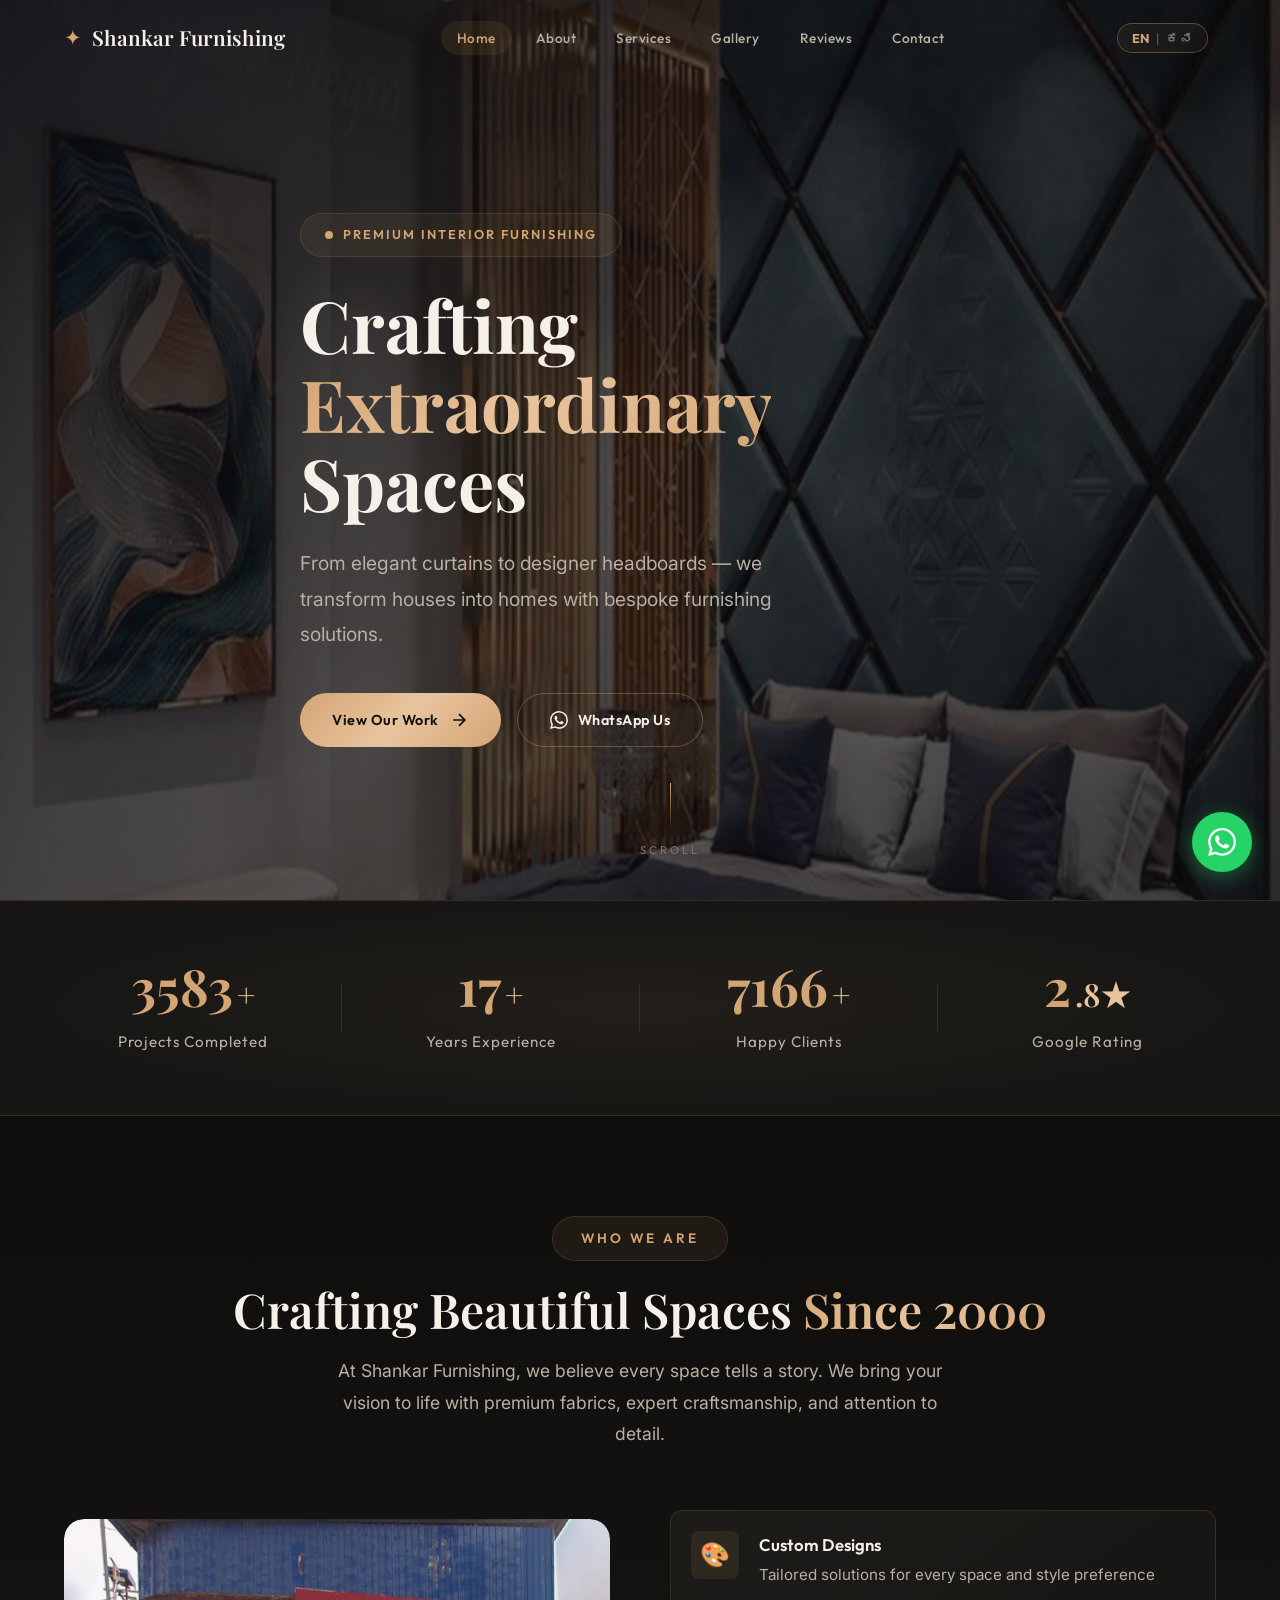
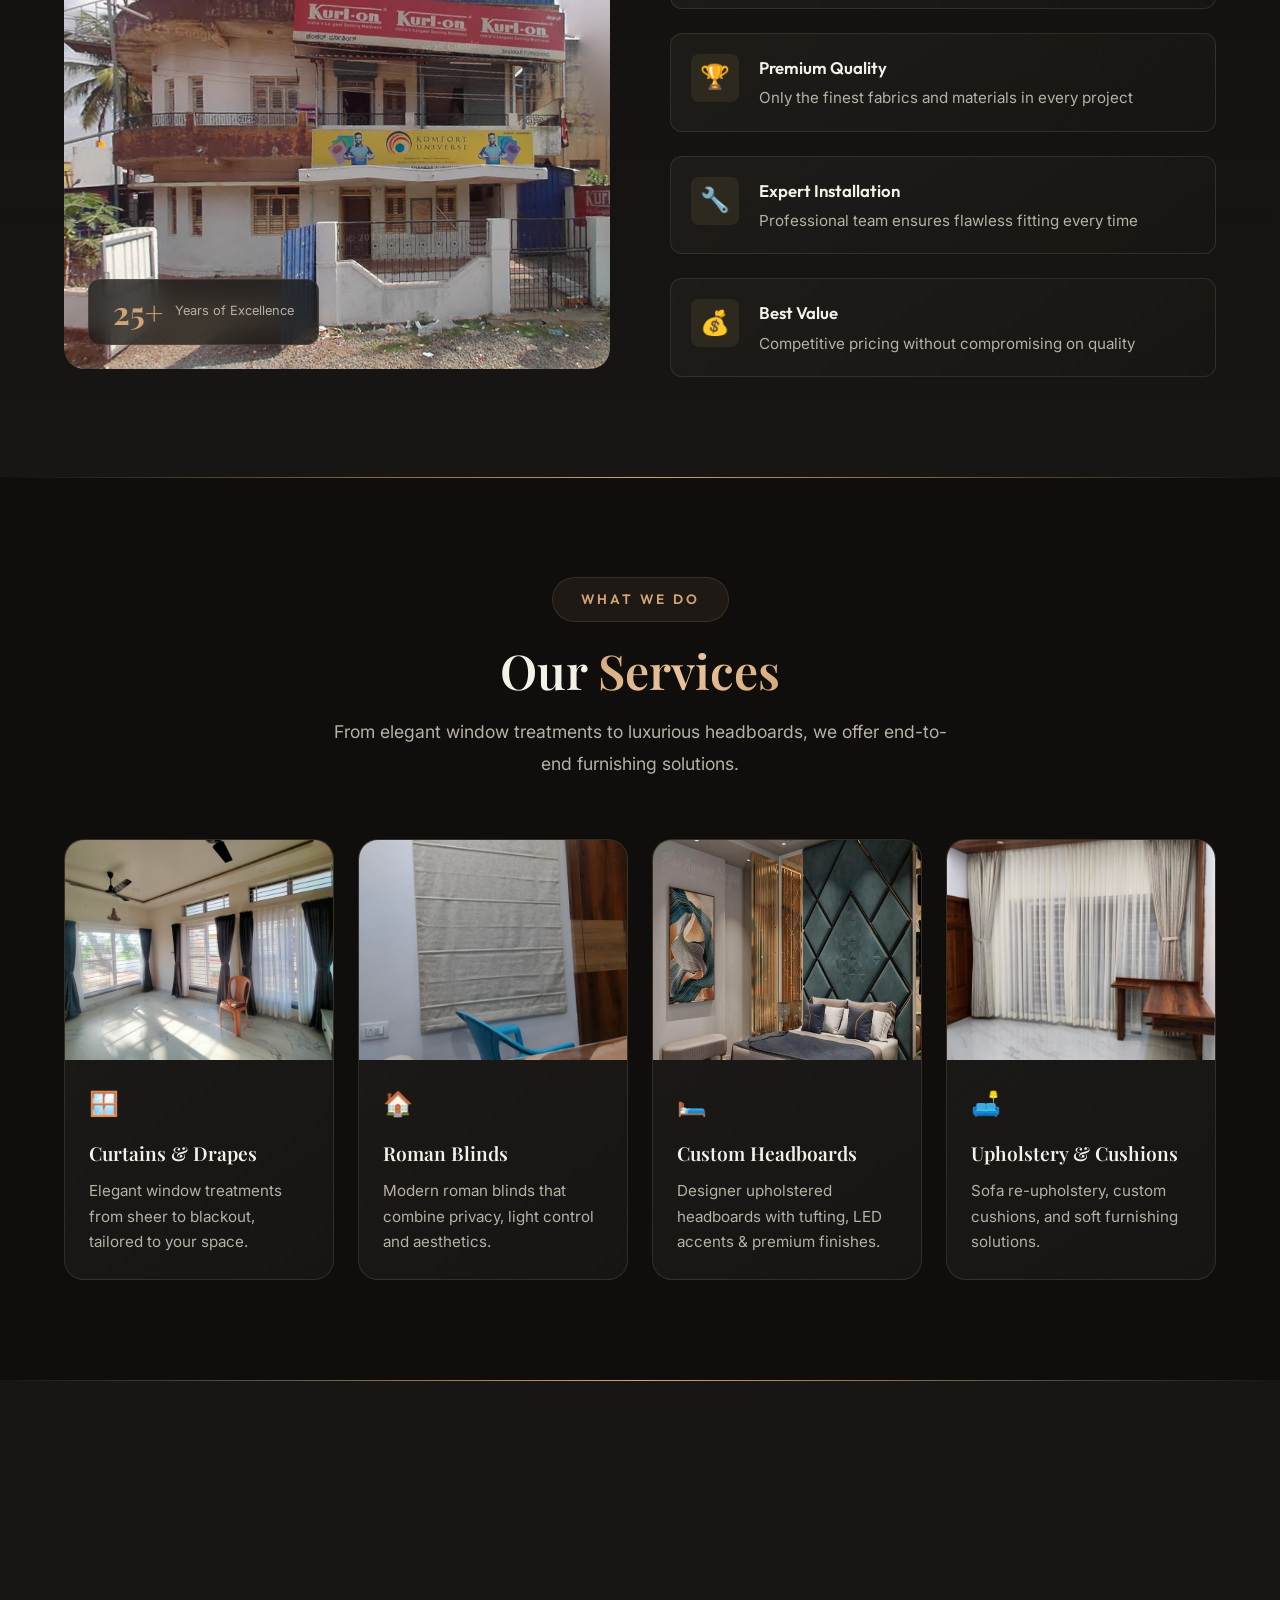
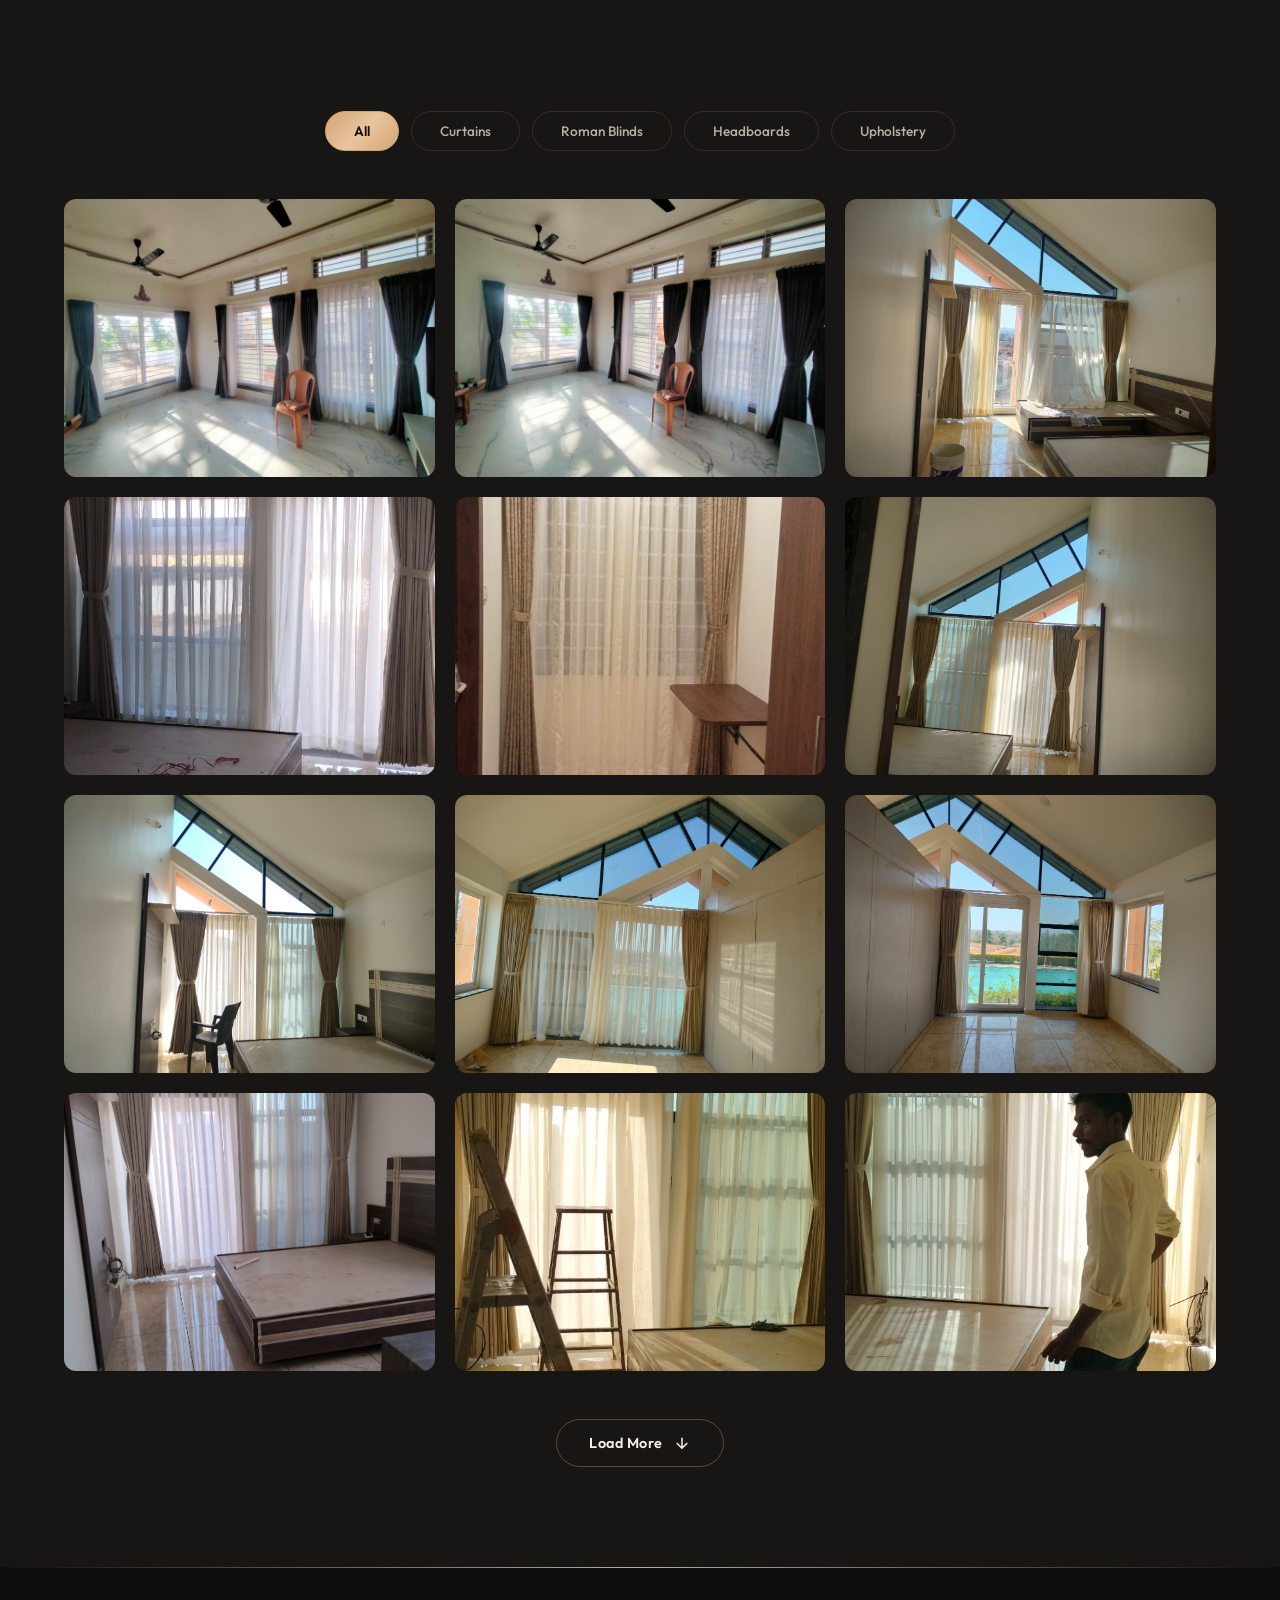
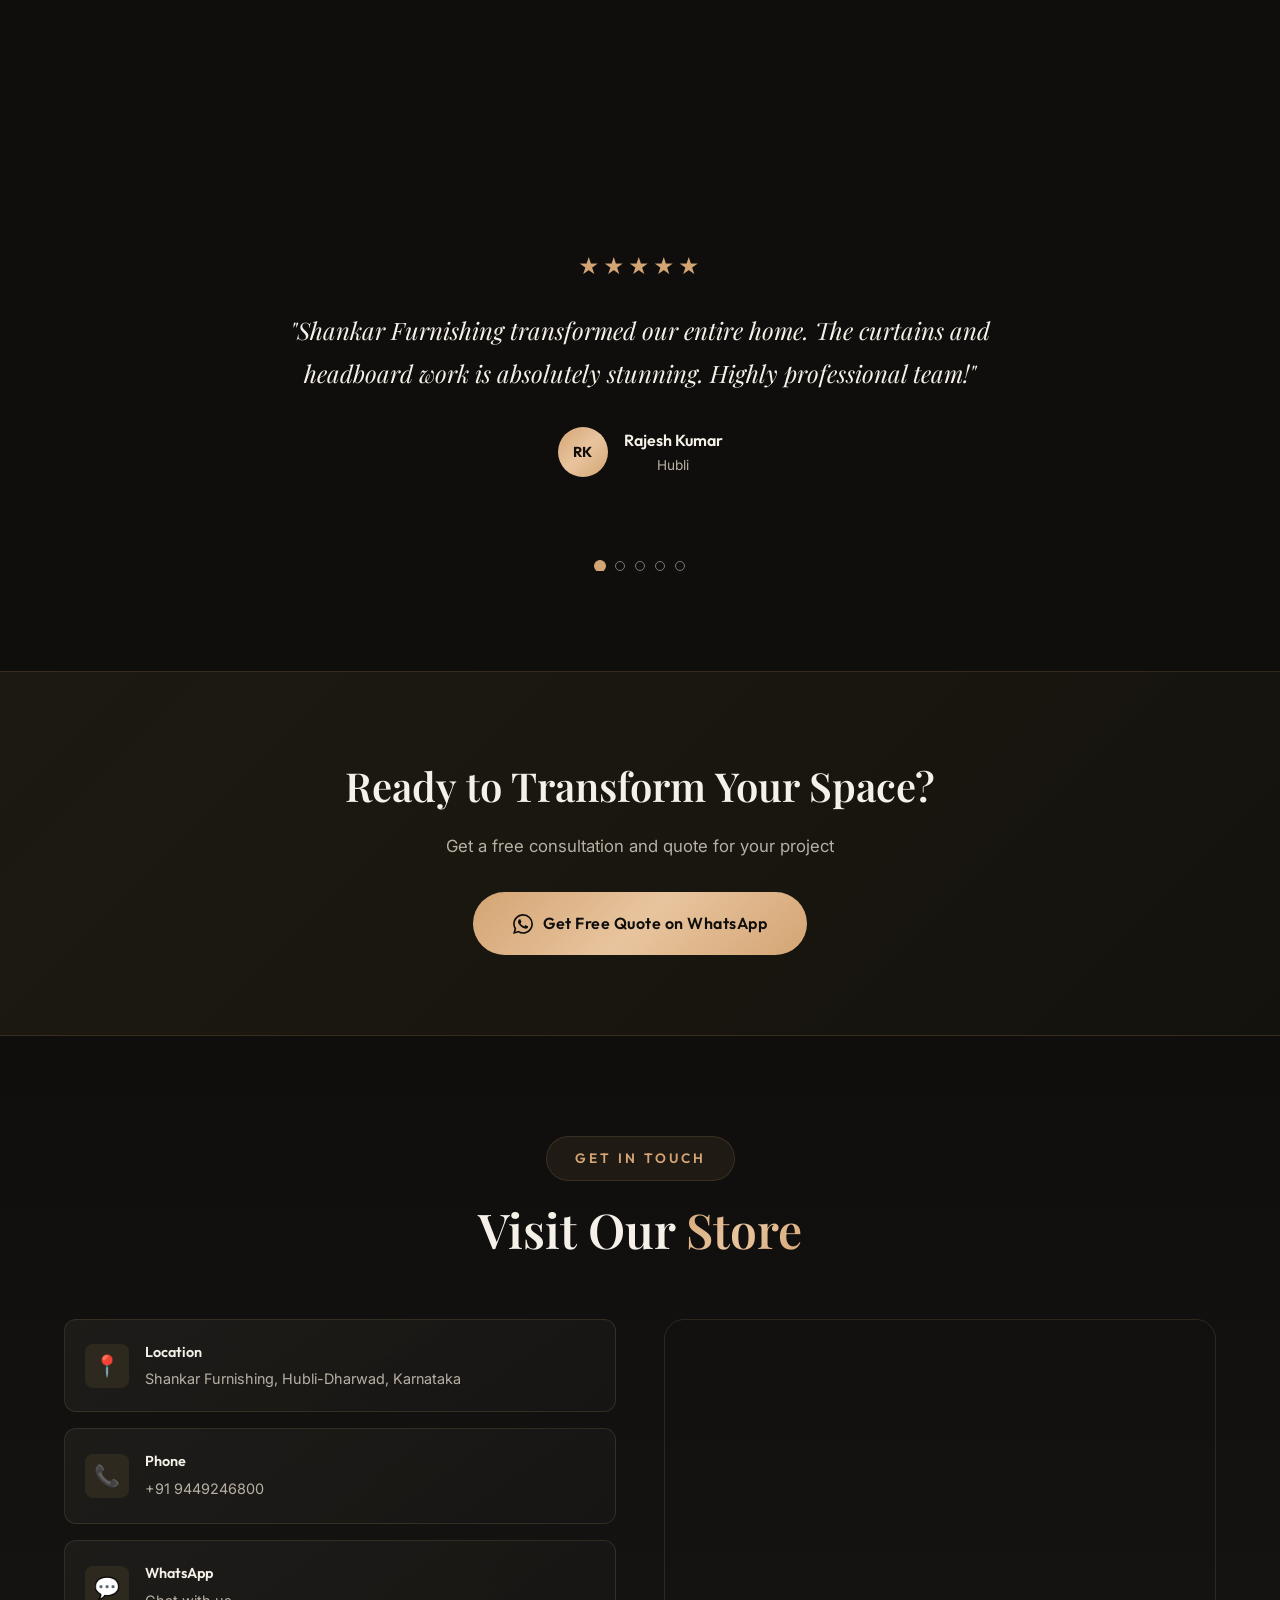
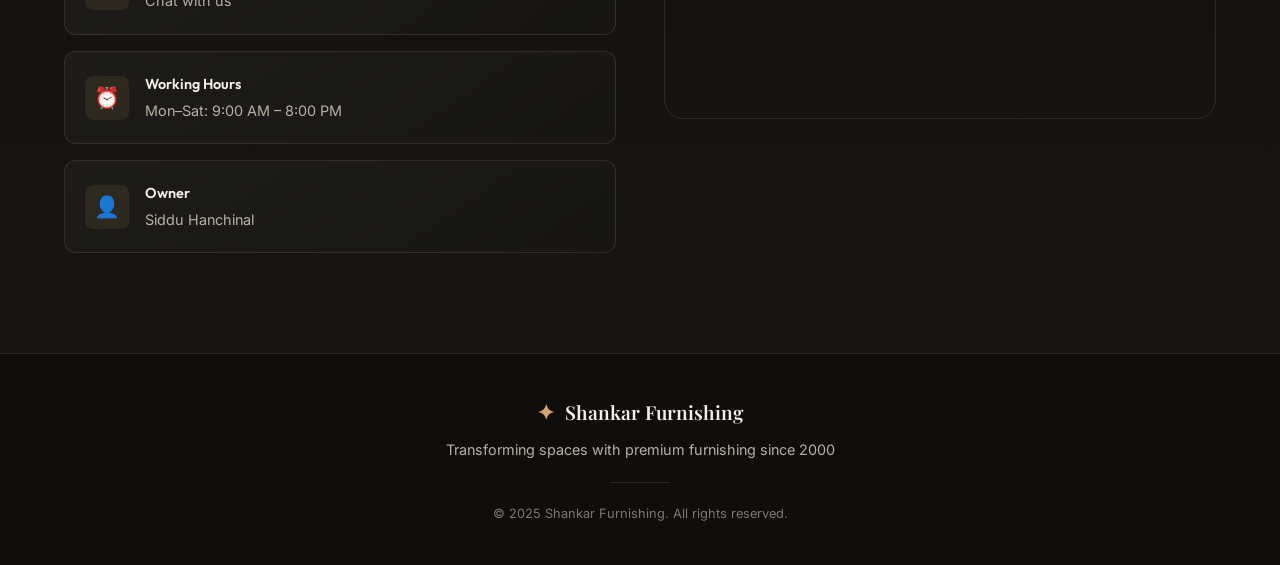
==== index.html @ c5271114 "Initial commit: Shankar Furnishing website with admin portal" ====
<!DOCTYPE html>
<html lang="en">

<head>
    <meta charset="UTF-8">
    <meta name="viewport" content="width=device-width, initial-scale=1.0">
    <meta name="description"
        content="Shankar Furnishing - Expert curtain installation, roman blinds, custom headboards, sofa upholstery & home furnishing in Hubli-Dharwad. Transform your spaces.">
    <meta name="keywords"
        content="curtains, roman blinds, headboards, sofa upholstery, home furnishing, interior design, curtain installation, Hubli, Dharwad, Karnataka">
    <title>Shankar Furnishing — Premium Curtains, Headboards & Home Furnishings</title>
    <link rel="preconnect" href="https://fonts.googleapis.com">
    <link rel="preconnect" href="https://fonts.gstatic.com" crossorigin>
    <link
        href="https://fonts.googleapis.com/css2?family=Playfair+Display:ital,wght@0,400;0,500;0,600;0,700;1,400;1,500&family=Inter:wght@300;400;500;600;700&family=Outfit:wght@300;400;500;600;700&display=swap"
        rel="stylesheet">
    <link rel="stylesheet" href="style.css">
</head>

<body>
    <!-- Preloader -->
    <div class="preloader" id="preloader">
        <div class="preloader-inner">
            <div class="preloader-icon">✦</div>
            <div class="preloader-text">Shankar Furnishing</div>
        </div>
    </div>

    <!-- Navigation -->
    <nav class="navbar" id="navbar">
        <div class="container">
            <a href="#home" class="nav-brand">
                <span class="brand-icon">✦</span>
                <span class="brand-text">Shankar Furnishing</span>
            </a>
            <ul class="nav-menu" id="nav-menu">
                <li><a href="#home" class="nav-link">Home</a></li>
                <li><a href="#about" class="nav-link">About</a></li>
                <li><a href="#services" class="nav-link">Services</a></li>
                <li><a href="#gallery" class="nav-link">Gallery</a></li>
                <li><a href="#testimonials" class="nav-link">Reviews</a></li>
                <li><a href="#contact" class="nav-link">Contact</a></li>
            </ul>
            <button class="lang-toggle" id="lang-toggle" aria-label="Switch language" title="Switch to ಕನ್ನಡ">
                <span class="lang-active">EN</span>
                <span class="lang-separator">|</span>
                <span class="lang-inactive">ಕನ</span>
            </button>
            <button class="mobile-menu-toggle" id="mobile-toggle" aria-label="Toggle menu">
                <span></span>
                <span></span>
                <span></span>
            </button>
        </div>
    </nav>

    <!-- Hero Section with Parallax -->
    <section id="home" class="hero" data-parallax="0.4">
        <div class="hero-bg">
            <img src="images/headboard-teal-diamond-chandelier.jpg" alt="Luxury interior by Shankar Furnishing"
                class="hero-bg-img" loading="eager">
            <div class="hero-overlay"></div>
        </div>
        <div class="hero-particles" id="hero-particles"></div>
        <div class="container hero-container">
            <div class="hero-content">
                <div class="hero-badge">
                    <span class="badge-dot"></span>
                    Premium Interior Furnishing
                </div>
                <h1 class="hero-title">
                    Crafting <span class="text-gradient">Extraordinary</span> Spaces
                </h1>
                <p class="hero-subtitle">From elegant curtains to designer headboards — we transform houses into
                    homes with bespoke furnishing solutions.</p>
                <div class="hero-cta">
                    <a href="#gallery" class="btn btn-primary">
                        <span>View Our Work</span>
                        <svg width="20" height="20" viewBox="0 0 24 24" fill="none" stroke="currentColor"
                            stroke-width="2">
                            <path d="M5 12h14M12 5l7 7-7 7" />
                        </svg>
                    </a>
                    <a href="https://wa.me/919449246800?text=Hi%20Shankar%20Furnishing!%20I%20want%20to%20discuss%20a%20project."
                        class="btn btn-outline" target="_blank">
                        <svg width="18" height="18" viewBox="0 0 24 24" fill="currentColor">
                            <path
                                d="M17.472 14.382c-.297-.149-1.758-.867-2.03-.967-.273-.099-.471-.148-.67.15-.197.297-.767.966-.94 1.164-.173.199-.347.223-.644.075-.297-.15-1.255-.463-2.39-1.475-.883-.788-1.48-1.761-1.653-2.059-.173-.297-.018-.458.13-.606.134-.133.298-.347.446-.52.149-.174.198-.298.298-.497.099-.198.05-.371-.025-.52-.075-.149-.669-1.612-.916-2.207-.242-.579-.487-.5-.669-.51-.173-.008-.371-.01-.57-.01-.198 0-.52.074-.792.372-.272.297-1.04 1.016-1.04 2.479 0 1.462 1.065 2.875 1.213 3.074.149.198 2.096 3.2 5.077 4.487.709.306 1.262.489 1.694.625.712.227 1.36.195 1.871.118.571-.085 1.758-.719 2.006-1.413.248-.694.248-1.289.173-1.413-.074-.124-.272-.198-.57-.347m-5.421 7.403h-.004a9.87 9.87 0 01-5.031-1.378l-.361-.214-3.741.982.998-3.648-.235-.374a9.86 9.86 0 01-1.51-5.26c.001-5.45 4.436-9.884 9.888-9.884 2.64 0 5.122 1.03 6.988 2.898a9.825 9.825 0 012.893 6.994c-.003 5.45-4.437 9.884-9.885 9.884m8.413-18.297A11.815 11.815 0 0012.05 0C5.495 0 .16 5.335.157 11.892c0 2.096.547 4.142 1.588 5.945L.057 24l6.305-1.654a11.882 11.882 0 005.683 1.448h.005c6.554 0 11.89-5.335 11.893-11.893a11.821 11.821 0 00-3.48-8.413z" />
                        </svg>
                        <span>WhatsApp Us</span>
                    </a>
                </div>
            </div>
        </div>
        <div class="hero-scroll-indicator">
            <div class="scroll-line"></div>
            <span>Scroll</span>
        </div>
    </section>

    <!-- Stats Counter -->
    <section class="stats-section" id="stats">
        <div class="container">
            <div class="stats-grid">
                <div class="stat-item">
                    <div class="stat-number" data-target="5000">0</div>
                    <div class="stat-suffix">+</div>
                    <div class="stat-label">Projects Completed</div>
                </div>
                <div class="stat-item">
                    <div class="stat-number" data-target="25">0</div>
                    <div class="stat-suffix">+</div>
                    <div class="stat-label">Years Experience</div>
                </div>
                <div class="stat-item">
                    <div class="stat-number" data-target="10000">0</div>
                    <div class="stat-suffix">+</div>
                    <div class="stat-label">Happy Clients</div>
                </div>
                <div class="stat-item">
                    <div class="stat-number" data-target="4">0</div>
                    <div class="stat-suffix">.8★</div>
                    <div class="stat-label">Google Rating</div>
                </div>
            </div>
        </div>
    </section>

    <!-- About Section -->
    <section id="about" class="section about-section">
        <div class="container">
            <div class="section-header">
                <span class="section-tag">Who We Are</span>
                <h2 class="section-title">Crafting Beautiful Spaces <span class="text-gradient">Since 2000</span></h2>
                <p class="section-desc">At Shankar Furnishing, we believe every space tells a story. We bring your
                    vision to life with premium fabrics, expert craftsmanship, and attention to detail.</p>
            </div>
            <div class="about-grid">
                <div class="about-image-wrapper">
                    <img src="images/shankar-shop-exterior.jpg" alt="Shankar Furnishing Store" class="about-image"
                        loading="lazy">
                    <div class="about-image-badge">
                        <span class="badge-number">25+</span>
                        <span class="badge-text">Years of Excellence</span>
                    </div>
                </div>
                <div class="about-content">
                    <div class="about-features">
                        <div class="about-feature">
                            <div class="feature-icon">🎨</div>
                            <div>
                                <h4>Custom Designs</h4>
                                <p>Tailored solutions for every space and style preference</p>
                            </div>
                        </div>
                        <div class="about-feature">
                            <div class="feature-icon">🏆</div>
                            <div>
                                <h4>Premium Quality</h4>
                                <p>Only the finest fabrics and materials in every project</p>
                            </div>
                        </div>
                        <div class="about-feature">
                            <div class="feature-icon">🔧</div>
                            <div>
                                <h4>Expert Installation</h4>
                                <p>Professional team ensures flawless fitting every time</p>
                            </div>
                        </div>
                        <div class="about-feature">
                            <div class="feature-icon">💰</div>
                            <div>
                                <h4>Best Value</h4>
                                <p>Competitive pricing without compromising on quality</p>
                            </div>
                        </div>
                    </div>
                </div>
            </div>
        </div>
    </section>

    <!-- Services Section -->
    <section id="services" class="section services-section">
        <div class="container">
            <div class="section-header">
                <span class="section-tag">What We Do</span>
                <h2 class="section-title">Our <span class="text-gradient">Services</span></h2>
                <p class="section-desc">From elegant window treatments to luxurious headboards, we offer end-to-end
                    furnishing solutions.</p>
            </div>
            <div class="services-grid">
                <div class="service-card">
                    <div class="service-image-wrapper">
                        <img src="images/curtain-dark-living-room-1.jpg" alt="Curtain Installation" loading="lazy">
                        <div class="service-overlay">
                            <a href="#gallery" onclick="document.querySelector('[data-filter=curtains]').click()">View
                                Projects →</a>
                        </div>
                    </div>
                    <div class="service-content">
                        <div class="service-icon">🪟</div>
                        <h3>Curtains & Drapes</h3>
                        <p>Elegant window treatments from sheer to blackout, tailored to your space.</p>
                    </div>
                </div>
                <div class="service-card">
                    <div class="service-image-wrapper">
                        <img src="images/roman-blind-beige-1.jpg" alt="Roman Blinds" loading="lazy">
                        <div class="service-overlay">
                            <a href="#gallery" onclick="document.querySelector('[data-filter=blinds]').click()">View
                                Projects →</a>
                        </div>
                    </div>
                    <div class="service-content">
                        <div class="service-icon">🏠</div>
                        <h3>Roman Blinds</h3>
                        <p>Modern roman blinds that combine privacy, light control and aesthetics.</p>
                    </div>
                </div>
                <div class="service-card">
                    <div class="service-image-wrapper">
                        <img src="images/headboard-teal-diamond-chandelier.jpg" alt="Custom Headboards" loading="lazy">
                        <div class="service-overlay">
                            <a href="#gallery" onclick="document.querySelector('[data-filter=headboards]').click()">View
                                Projects →</a>
                        </div>
                    </div>
                    <div class="service-content">
                        <div class="service-icon">🛏️</div>
                        <h3>Custom Headboards</h3>
                        <p>Designer upholstered headboards with tufting, LED accents & premium finishes.</p>
                    </div>
                </div>
                <div class="service-card">
                    <div class="service-image-wrapper">
                        <img src="images/sofa-cushion-grey-1.jpg" alt="Sofa Upholstery" loading="lazy">
                        <div class="service-overlay">
                            <a href="#gallery" onclick="document.querySelector('[data-filter=upholstery]').click()">View
                                Projects →</a>
                        </div>
                    </div>
                    <div class="service-content">
                        <div class="service-icon">🛋️</div>
                        <h3>Upholstery & Cushions</h3>
                        <p>Sofa re-upholstery, custom cushions, and soft furnishing solutions.</p>
                    </div>
                </div>
            </div>
        </div>
    </section>

    <!-- Gallery Section -->
    <section id="gallery" class="section gallery-section">
        <div class="container">
            <div class="section-header">
                <span class="section-tag">Our Portfolio</span>
                <h2 class="section-title">Our Recent <span class="text-gradient italic">Work</span></h2>
                <p class="section-desc">Browse through our latest installations and transformations</p>
            </div>
            <div class="gallery-filters" id="gallery-filters">
                <button class="filter-btn active" data-filter="all">All</button>
                <button class="filter-btn" data-filter="curtains">Curtains</button>
                <button class="filter-btn" data-filter="blinds">Roman Blinds</button>
                <button class="filter-btn" data-filter="headboards">Headboards</button>
                <button class="filter-btn" data-filter="upholstery">Upholstery</button>
            </div>
            <div class="gallery-grid" id="gallery-grid">
                <!-- Dynamically populated by JS -->
            </div>
            <div class="gallery-load-more" id="load-more-container" style="display: none;">
                <button class="btn btn-outline" id="load-more-btn">
                    <span>Load More</span>
                    <svg width="18" height="18" viewBox="0 0 24 24" fill="none" stroke="currentColor" stroke-width="2">
                        <path d="M12 5v14M5 12l7 7 7-7" />
                    </svg>
                </button>
            </div>
        </div>
    </section>

    <!-- Testimonials Section -->
    <section id="testimonials" class="section testimonials-section">
        <div class="container">
            <div class="section-header">
                <span class="section-tag">Client Love</span>
                <h2 class="section-title">What Our Clients <span class="text-gradient italic">Say</span></h2>
            </div>
            <div class="testimonials-carousel" id="testimonials-carousel">
                <div class="testimonial-track" id="testimonial-track">
                    <div class="testimonial-card">
                        <div class="testimonial-stars">★★★★★</div>
                        <p class="testimonial-text">"Shankar Furnishing transformed our entire home. The curtains and
                            headboard work is absolutely stunning. Highly professional team!"</p>
                        <div class="testimonial-author">
                            <div class="author-avatar">RK</div>
                            <div>
                                <div class="author-name">Rajesh Kumar</div>
                                <div class="author-location">Hubli</div>
                            </div>
                        </div>
                    </div>
                    <div class="testimonial-card">
                        <div class="testimonial-stars">★★★★★</div>
                        <p class="testimonial-text">"Best furnishing shop in Hubli-Dharwad! The quality of fabrics and
                            the craftsmanship of headboards are unmatched. Great value for money."</p>
                        <div class="testimonial-author">
                            <div class="author-avatar">SP</div>
                            <div>
                                <div class="author-name">Sunita Patil</div>
                                <div class="author-location">Dharwad</div>
                            </div>
                        </div>
                    </div>
                    <div class="testimonial-card">
                        <div class="testimonial-stars">★★★★★</div>
                        <p class="testimonial-text">"Siddu bhai and his team did amazing work on our new flat. Roman
                            blinds and curtains look perfect. Will recommend to everyone!"</p>
                        <div class="testimonial-author">
                            <div class="author-avatar">AM</div>
                            <div>
                                <div class="author-name">Anand Mulgund</div>
                                <div class="author-location">Hubli</div>
                            </div>
                        </div>
                    </div>
                    <div class="testimonial-card">
                        <div class="testimonial-stars">★★★★★</div>
                        <p class="testimonial-text">"The LED-backlit headboard they designed for our master bedroom is a
                            showstopper! Every guest compliments it. Fantastic work."</p>
                        <div class="testimonial-author">
                            <div class="author-avatar">PM</div>
                            <div>
                                <div class="author-name">Priya Malhotra</div>
                                <div class="author-location">Belgaum</div>
                            </div>
                        </div>
                    </div>
                    <div class="testimonial-card">
                        <div class="testimonial-stars">★★★★★</div>
                        <p class="testimonial-text">"Excellent service from start to finish. They understood exactly
                            what we wanted and delivered beyond expectations. True professionals!"</p>
                        <div class="testimonial-author">
                            <div class="author-avatar">VD</div>
                            <div>
                                <div class="author-name">Vikram Desai</div>
                                <div class="author-location">Dharwad</div>
                            </div>
                        </div>
                    </div>
                </div>
                <div class="carousel-dots" id="carousel-dots"></div>
            </div>
        </div>
    </section>

    <!-- CTA Banner -->
    <section class="cta-banner">
        <div class="container">
            <div class="cta-content">
                <h2>Ready to Transform Your Space?</h2>
                <p>Get a free consultation and quote for your project</p>
                <a href="https://wa.me/919449246800?text=Hi%20Shankar%20Furnishing!%20I'd%20like%20a%20free%20consultation."
                    class="btn btn-primary btn-large" target="_blank">
                    <svg width="20" height="20" viewBox="0 0 24 24" fill="currentColor">
                        <path
                            d="M17.472 14.382c-.297-.149-1.758-.867-2.03-.967-.273-.099-.471-.148-.67.15-.197.297-.767.966-.94 1.164-.173.199-.347.223-.644.075-.297-.15-1.255-.463-2.39-1.475-.883-.788-1.48-1.761-1.653-2.059-.173-.297-.018-.458.13-.606.134-.133.298-.347.446-.52.149-.174.198-.298.298-.497.099-.198.05-.371-.025-.52-.075-.149-.669-1.612-.916-2.207-.242-.579-.487-.5-.669-.51-.173-.008-.371-.01-.57-.01-.198 0-.52.074-.792.372-.272.297-1.04 1.016-1.04 2.479 0 1.462 1.065 2.875 1.213 3.074.149.198 2.096 3.2 5.077 4.487.709.306 1.262.489 1.694.625.712.227 1.36.195 1.871.118.571-.085 1.758-.719 2.006-1.413.248-.694.248-1.289.173-1.413-.074-.124-.272-.198-.57-.347m-5.421 7.403h-.004a9.87 9.87 0 01-5.031-1.378l-.361-.214-3.741.982.998-3.648-.235-.374a9.86 9.86 0 01-1.51-5.26c.001-5.45 4.436-9.884 9.888-9.884 2.64 0 5.122 1.03 6.988 2.898a9.825 9.825 0 012.893 6.994c-.003 5.45-4.437 9.884-9.885 9.884m8.413-18.297A11.815 11.815 0 0012.05 0C5.495 0 .16 5.335.157 11.892c0 2.096.547 4.142 1.588 5.945L.057 24l6.305-1.654a11.882 11.882 0 005.683 1.448h.005c6.554 0 11.89-5.335 11.893-11.893a11.821 11.821 0 00-3.48-8.413z" />
                    </svg>
                    <span>Get Free Quote on WhatsApp</span>
                </a>
            </div>
        </div>
    </section>

    <!-- Contact Section -->
    <section id="contact" class="section contact-section">
        <div class="container">
            <div class="section-header">
                <span class="section-tag">Get In Touch</span>
                <h2 class="section-title">Visit Our <span class="text-gradient">Store</span></h2>
            </div>
            <div class="contact-grid">
                <div class="contact-info">
                    <div class="contact-card">
                        <div class="contact-icon">📍</div>
                        <div>
                            <h4>Location</h4>
                            <p>Shankar Furnishing, Hubli-Dharwad, Karnataka</p>
                        </div>
                    </div>
                    <div class="contact-card">
                        <div class="contact-icon">📞</div>
                        <div>
                            <h4>Phone</h4>
                            <a href="tel:+919449246800">+91 9449246800</a>
                        </div>
                    </div>
                    <div class="contact-card">
                        <div class="contact-icon">💬</div>
                        <div>
                            <h4>WhatsApp</h4>
                            <a href="https://wa.me/919449246800" target="_blank">Chat with us</a>
                        </div>
                    </div>
                    <div class="contact-card">
                        <div class="contact-icon">⏰</div>
                        <div>
                            <h4>Working Hours</h4>
                            <p>Mon–Sat: 9:00 AM – 8:00 PM</p>
                        </div>
                    </div>
                    <div class="contact-card">
                        <div class="contact-icon">👤</div>
                        <div>
                            <h4>Owner</h4>
                            <p>Siddu Hanchinal</p>
                        </div>
                    </div>
                </div>
                <div class="contact-map">
                    <iframe
                        src="https://www.google.com/maps/embed?pb=!1m18!1m12!1m3!1d3847.123456789!2d75.0111079!3d15.4664958!2m3!1f0!2f0!3f0!3m2!1i1024!2i768!4f13.1!3m3!1m2!1s0x3bb8cd9d5b9147cd%3A0x44839edc5a8aebec!2sshankar%20furnishing!5e0!3m2!1sen!2sin!4v1700000000000!5m2!1sen!2sin"
                        width="100%" height="100%" style="border:0; border-radius: 16px;" allowfullscreen=""
                        loading="lazy" referrerpolicy="no-referrer-when-downgrade"></iframe>
                </div>
            </div>
        </div>
    </section>

    <!-- Footer -->
    <footer class="footer">
        <div class="container">
            <div class="footer-content">
                <div class="footer-brand">
                    <span class="brand-icon">✦</span>
                    <span>Shankar Furnishing</span>
                </div>
                <p class="footer-text">Transforming spaces with premium furnishing since 2000</p>
                <div class="footer-divider"></div>
                <p class="footer-copyright">© 2025 Shankar Furnishing. All rights reserved.</p>
            </div>
        </div>
    </footer>

    <!-- Lightbox -->
    <div class="lightbox" id="lightbox">
        <button class="lightbox-close" id="lightbox-close" aria-label="Close">×</button>
        <button class="lightbox-nav lightbox-prev" id="lightbox-prev" aria-label="Previous">‹</button>
        <button class="lightbox-nav lightbox-next" id="lightbox-next" aria-label="Next">›</button>
        <div class="lightbox-content">
            <img src="" alt="" id="lightbox-img">
            <div class="lightbox-caption" id="lightbox-caption"></div>
        </div>
        <div class="lightbox-counter" id="lightbox-counter"></div>
    </div>

    <!-- Floating WhatsApp -->
    <a href="https://wa.me/919449246800?text=Hi%20Shankar%20Furnishing!%20I%20saw%20your%20website%20and%20I'm%20interested%20in%20your%20services."
        class="whatsapp-float" target="_blank" aria-label="Chat on WhatsApp">
        <svg width="28" height="28" viewBox="0 0 24 24" fill="white">
            <path
                d="M17.472 14.382c-.297-.149-1.758-.867-2.03-.967-.273-.099-.471-.148-.67.15-.197.297-.767.966-.94 1.164-.173.199-.347.223-.644.075-.297-.15-1.255-.463-2.39-1.475-.883-.788-1.48-1.761-1.653-2.059-.173-.297-.018-.458.13-.606.134-.133.298-.347.446-.52.149-.174.198-.298.298-.497.099-.198.05-.371-.025-.52-.075-.149-.669-1.612-.916-2.207-.242-.579-.487-.5-.669-.51-.173-.008-.371-.01-.57-.01-.198 0-.52.074-.792.372-.272.297-1.04 1.016-1.04 2.479 0 1.462 1.065 2.875 1.213 3.074.149.198 2.096 3.2 5.077 4.487.709.306 1.262.489 1.694.625.712.227 1.36.195 1.871.118.571-.085 1.758-.719 2.006-1.413.248-.694.248-1.289.173-1.413-.074-.124-.272-.198-.57-.347m-5.421 7.403h-.004a9.87 9.87 0 01-5.031-1.378l-.361-.214-3.741.982.998-3.648-.235-.374a9.86 9.86 0 01-1.51-5.26c.001-5.45 4.436-9.884 9.888-9.884 2.64 0 5.122 1.03 6.988 2.898a9.825 9.825 0 012.893 6.994c-.003 5.45-4.437 9.884-9.885 9.884m8.413-18.297A11.815 11.815 0 0012.05 0C5.495 0 .16 5.335.157 11.892c0 2.096.547 4.142 1.588 5.945L.057 24l6.305-1.654a11.882 11.882 0 005.683 1.448h.005c6.554 0 11.89-5.335 11.893-11.893a11.821 11.821 0 00-3.48-8.413z" />
        </svg>
    </a>

    <!-- Firebase SDKs -->
    <script src="https://www.gstatic.com/firebasejs/10.12.0/firebase-app-compat.js"></script>
    <script src="https://www.gstatic.com/firebasejs/10.12.0/firebase-firestore-compat.js"></script>
    <script src="https://www.gstatic.com/firebasejs/10.12.0/firebase-storage-compat.js"></script>
    <script src="firebase-config.js"></script>
    <script src="script.js"></script>
</body>

</html>
---- style.css ----
/* ============================================
   SHANKAR FURNISHING v2.0 — Premium Design System
   ============================================ */

/* ---- CSS Custom Properties — Warm Modern-Classical Palette ---- */
:root {
    /* Warm charcoal tones (not cold blue-black) */
    --color-bg: #0f0e0c;
    --color-bg-elevated: #171614;
    --color-bg-card: #1e1d1a;
    --color-bg-glass: rgba(22, 20, 18, 0.75);
    --color-surface: #252420;
    /* Champagne rose-gold accent */
    --color-gold: #d4a574;
    --color-gold-light: #e8c49e;
    --color-gold-dark: #b88a5c;
    /* Warm, high-contrast text */
    --color-text: #f5f0e8;
    --color-text-secondary: #b8b0a4;
    --color-text-muted: #7d7770;
    --color-border: rgba(212, 165, 116, 0.15);
    --color-border-hover: rgba(212, 165, 116, 0.35);
    --color-white: #ffffff;
    --gradient-gold: linear-gradient(135deg, #d4a574, #e8c49e, #d4a574);
    --gradient-dark: linear-gradient(180deg, #0f0e0c 0%, #171614 100%);
    --gradient-card: linear-gradient(145deg, rgba(30, 29, 26, 0.92), rgba(23, 22, 20, 0.96));
    --gradient-glow: radial-gradient(ellipse at center, rgba(212, 165, 116, 0.06) 0%, transparent 70%);
    --font-display: 'Playfair Display', Georgia, serif;
    --font-body: 'Inter', -apple-system, sans-serif;
    --font-accent: 'Outfit', sans-serif;
    --shadow-sm: 0 2px 8px rgba(0, 0, 0, 0.3);
    --shadow-md: 0 8px 30px rgba(0, 0, 0, 0.4);
    --shadow-lg: 0 20px 60px rgba(0, 0, 0, 0.5);
    --shadow-gold: 0 4px 20px rgba(212, 165, 116, 0.2);
    --radius-sm: 8px;
    --radius-md: 12px;
    --radius-lg: 20px;
    --radius-xl: 28px;
    --transition-fast: 0.2s cubic-bezier(0.4, 0, 0.2, 1);
    --transition-base: 0.3s cubic-bezier(0.4, 0, 0.2, 1);
    --transition-slow: 0.6s cubic-bezier(0.4, 0, 0.2, 1);
    --transition-spring: 0.5s cubic-bezier(0.34, 1.56, 0.64, 1);
}

/* ---- Reset & Base ---- */
*,
*::before,
*::after {
    margin: 0;
    padding: 0;
    box-sizing: border-box;
}

html {
    scroll-behavior: smooth;
    scroll-padding-top: 80px;
    -webkit-font-smoothing: antialiased;
}

body {
    font-family: var(--font-body);
    background: var(--color-bg);
    color: var(--color-text);
    font-size: 16px;
    line-height: 1.7;
    overflow-x: hidden;
}

a {
    color: var(--color-gold);
    text-decoration: none;
    transition: color var(--transition-fast);
}

a:hover {
    color: var(--color-gold-light);
}

img {
    max-width: 100%;
    display: block;
}

.container {
    max-width: 1200px;
    margin: 0 auto;
    padding: 0 24px;
}

.section {
    padding: 100px 0;
    position: relative;
}

/* ---- Preloader ---- */
.preloader {
    position: fixed;
    inset: 0;
    background: var(--color-bg);
    z-index: 10000;
    display: flex;
    align-items: center;
    justify-content: center;
    transition: opacity 0.6s ease, visibility 0.6s ease;
}

.preloader.hidden {
    opacity: 0;
    visibility: hidden;
    pointer-events: none;
}

.preloader-inner {
    text-align: center;
}

.preloader-icon {
    font-size: 48px;
    color: var(--color-gold);
    animation: preloaderPulse 1.2s ease-in-out infinite;
}

.preloader-text {
    font-family: var(--font-display);
    font-size: 1.2rem;
    color: var(--color-text-secondary);
    margin-top: 16px;
    letter-spacing: 4px;
    text-transform: uppercase;
}

@keyframes preloaderPulse {

    0%,
    100% {
        transform: scale(1);
        opacity: 1;
    }

    50% {
        transform: scale(1.2);
        opacity: 0.6;
    }
}

/* ---- Section Headers ---- */
.section-header {
    text-align: center;
    margin-bottom: 60px;
}

.section-tag {
    display: inline-block;
    font-family: var(--font-accent);
    font-size: 0.85rem;
    font-weight: 600;
    letter-spacing: 3px;
    text-transform: uppercase;
    color: var(--color-gold);
    background: rgba(212, 165, 116, 0.08);
    border: 1px solid var(--color-border);
    padding: 10px 28px;
    border-radius: 50px;
    margin-bottom: 20px;
}

.section-title {
    font-family: var(--font-display);
    font-size: clamp(2rem, 4vw, 3rem);
    font-weight: 600;
    line-height: 1.2;
    margin-bottom: 16px;
}

.section-desc {
    font-size: 1.1rem;
    color: var(--color-text-secondary);
    max-width: 620px;
    margin: 0 auto;
    line-height: 1.8;
}

.text-gradient {
    background: var(--gradient-gold);
    -webkit-background-clip: text;
    -webkit-text-fill-color: transparent;
    background-clip: text;
}

.italic {
    font-style: italic;
}

/* ---- Navbar ---- */
.navbar {
    position: fixed;
    top: 0;
    left: 0;
    right: 0;
    z-index: 1000;
    padding: 20px 0;
    transition: all var(--transition-base);
}

.navbar.scrolled {
    padding: 12px 0;
    background: var(--color-bg-glass);
    backdrop-filter: blur(20px) saturate(180%);
    -webkit-backdrop-filter: blur(20px) saturate(180%);
    border-bottom: 1px solid var(--color-border);
}

.navbar .container {
    display: flex;
    align-items: center;
    justify-content: space-between;
}

.nav-brand {
    display: flex;
    align-items: center;
    gap: 10px;
    color: var(--color-text) !important;
}

.brand-icon {
    color: var(--color-gold);
    font-size: 1.3rem;
}

.brand-text {
    font-family: var(--font-display);
    font-size: 1.3rem;
    font-weight: 600;
}

.nav-menu {
    display: flex;
    list-style: none;
    gap: 8px;
}

.nav-link {
    font-family: var(--font-accent);
    font-size: 0.85rem;
    font-weight: 500;
    color: var(--color-text-secondary) !important;
    padding: 8px 16px;
    border-radius: 50px;
    transition: all var(--transition-fast);
    letter-spacing: 0.5px;
}

.nav-link:hover,
.nav-link.active {
    color: var(--color-gold) !important;
    background: rgba(201, 168, 76, 0.1);
}

/* Language Toggle */
.lang-toggle {
    display: flex;
    align-items: center;
    gap: 6px;
    font-family: var(--font-accent);
    font-size: 0.8rem;
    font-weight: 600;
    padding: 6px 14px;
    border-radius: 50px;
    border: 1px solid var(--color-border-hover);
    background: rgba(212, 165, 116, 0.06);
    color: var(--color-text-secondary);
    cursor: pointer;
    transition: all var(--transition-fast);
    letter-spacing: 0.5px;
    margin-right: 8px;
}

.lang-toggle:hover {
    border-color: var(--color-gold);
    background: rgba(212, 165, 116, 0.12);
}

.lang-active {
    color: var(--color-gold);
    font-weight: 700;
}

.lang-inactive {
    color: var(--color-text-muted);
}

.lang-separator {
    color: var(--color-text-muted);
    font-weight: 300;
}

.mobile-menu-toggle {
    display: none;
    flex-direction: column;
    gap: 5px;
    background: none;
    border: none;
    cursor: pointer;
    padding: 8px;
}

.mobile-menu-toggle span {
    width: 24px;
    height: 2px;
    background: var(--color-text);
    border-radius: 2px;
    transition: all var(--transition-base);
}

.mobile-menu-toggle.active span:nth-child(1) {
    transform: rotate(45deg) translate(5px, 5px);
}

.mobile-menu-toggle.active span:nth-child(2) {
    opacity: 0;
}

.mobile-menu-toggle.active span:nth-child(3) {
    transform: rotate(-45deg) translate(5px, -5px);
}

/* ---- Hero Section ---- */
.hero {
    position: relative;
    min-height: 100vh;
    display: flex;
    align-items: center;
    overflow: hidden;
}

.hero-bg {
    position: absolute;
    inset: 0;
    z-index: 0;
}

.hero-bg-img {
    width: 100%;
    height: 100%;
    object-fit: cover;
    transform: scale(1.05);
    transition: transform 8s ease;
}

.hero-overlay {
    position: absolute;
    inset: 0;
    background: linear-gradient(135deg,
            rgba(10, 10, 15, 0.88) 0%,
            rgba(10, 10, 15, 0.6) 50%,
            rgba(10, 10, 15, 0.75) 100%);
}

.hero-particles {
    position: absolute;
    inset: 0;
    z-index: 1;
    pointer-events: none;
}

.hero-container {
    position: relative;
    z-index: 2;
    padding: 140px 0 80px;
}

.hero-content {
    max-width: 680px;
}

.hero-badge {
    display: inline-flex;
    align-items: center;
    gap: 10px;
    font-family: var(--font-accent);
    font-size: 0.8rem;
    font-weight: 600;
    letter-spacing: 2px;
    text-transform: uppercase;
    color: var(--color-gold);
    background: rgba(201, 168, 76, 0.08);
    border: 1px solid var(--color-border);
    padding: 10px 24px;
    border-radius: 50px;
    margin-bottom: 28px;
    animation: fadeInUp 0.8s ease forwards;
}

.badge-dot {
    width: 8px;
    height: 8px;
    background: var(--color-gold);
    border-radius: 50%;
    animation: pulse 2s ease-in-out infinite;
}

@keyframes pulse {

    0%,
    100% {
        opacity: 1;
        transform: scale(1);
    }

    50% {
        opacity: 0.5;
        transform: scale(0.8);
    }
}

.hero-title {
    font-family: var(--font-display);
    font-size: clamp(2.8rem, 6vw, 4.5rem);
    font-weight: 700;
    line-height: 1.1;
    margin-bottom: 24px;
    animation: fadeInUp 0.8s ease 0.15s forwards;
    opacity: 0;
}

.hero-subtitle {
    font-size: 1.2rem;
    color: var(--color-text-secondary);
    line-height: 1.85;
    margin-bottom: 40px;
    max-width: 540px;
    animation: fadeInUp 0.8s ease 0.3s forwards;
    opacity: 0;
}

.hero-cta {
    display: flex;
    gap: 16px;
    flex-wrap: wrap;
    animation: fadeInUp 0.8s ease 0.45s forwards;
    opacity: 0;
}

@keyframes fadeInUp {
    from {
        opacity: 0;
        transform: translateY(30px);
    }

    to {
        opacity: 1;
        transform: translateY(0);
    }
}

/* Scroll Indicator */
.hero-scroll-indicator {
    position: absolute;
    bottom: 40px;
    left: 50%;
    transform: translateX(-50%);
    z-index: 2;
    display: flex;
    flex-direction: column;
    align-items: center;
    gap: 8px;
    animation: fadeInUp 1s ease 1s forwards;
    opacity: 0;
}

.scroll-line {
    width: 1px;
    height: 50px;
    background: linear-gradient(to bottom, var(--color-gold), transparent);
    animation: scrollLine 2s ease-in-out infinite;
}

@keyframes scrollLine {
    0% {
        transform: scaleY(0);
        transform-origin: top;
    }

    50% {
        transform: scaleY(1);
        transform-origin: top;
    }

    51% {
        transform: scaleY(1);
        transform-origin: bottom;
    }

    100% {
        transform: scaleY(0);
        transform-origin: bottom;
    }
}

.hero-scroll-indicator span {
    font-family: var(--font-accent);
    font-size: 0.7rem;
    letter-spacing: 3px;
    text-transform: uppercase;
    color: var(--color-text-muted);
}

/* ---- Buttons ---- */
.btn {
    display: inline-flex;
    align-items: center;
    gap: 10px;
    font-family: var(--font-accent);
    font-size: 0.9rem;
    font-weight: 600;
    padding: 14px 32px;
    border-radius: 50px;
    border: none;
    cursor: pointer;
    transition: all var(--transition-base);
    text-decoration: none;
    letter-spacing: 0.5px;
}

.btn-primary {
    background: var(--gradient-gold);
    color: var(--color-bg);
}

.btn-primary:hover {
    transform: translateY(-2px);
    box-shadow: var(--shadow-gold);
    color: var(--color-bg);
}

.btn-outline {
    background: transparent;
    color: var(--color-text);
    border: 1px solid var(--color-border-hover);
}

.btn-outline:hover {
    background: rgba(201, 168, 76, 0.1);
    border-color: var(--color-gold);
    color: var(--color-gold);
    transform: translateY(-2px);
}

.btn-large {
    padding: 18px 40px;
    font-size: 1rem;
}

/* ---- Stats Counter ---- */
.stats-section {
    padding: 60px 0;
    background: var(--color-bg-elevated);
    border-top: 1px solid var(--color-border);
    border-bottom: 1px solid var(--color-border);
    position: relative;
    overflow: hidden;
}

.stats-section::before {
    content: '';
    position: absolute;
    inset: 0;
    background: var(--gradient-glow);
    pointer-events: none;
}

.stats-grid {
    display: grid;
    grid-template-columns: repeat(4, 1fr);
    gap: 40px;
    position: relative;
}

.stat-item {
    text-align: center;
    position: relative;
}

.stat-item:not(:last-child)::after {
    content: '';
    position: absolute;
    right: -20px;
    top: 50%;
    transform: translateY(-50%);
    width: 1px;
    height: 50px;
    background: var(--color-border);
}

.stat-number {
    font-family: var(--font-display);
    font-size: clamp(2.2rem, 4vw, 3.2rem);
    font-weight: 700;
    color: var(--color-gold);
    display: inline;
    line-height: 1;
}

.stat-suffix {
    font-family: var(--font-display);
    font-size: clamp(1.4rem, 2.5vw, 2rem);
    font-weight: 600;
    color: var(--color-gold-light);
    display: inline;
}

.stat-label {
    font-family: var(--font-accent);
    font-size: 0.95rem;
    color: var(--color-text-secondary);
    margin-top: 8px;
    letter-spacing: 1px;
}

/* ---- About Section ---- */
.about-section {
    background: var(--gradient-dark);
}

.about-grid {
    display: grid;
    grid-template-columns: 1fr 1fr;
    gap: 60px;
    align-items: center;
}

.about-image-wrapper {
    position: relative;
    border-radius: var(--radius-lg);
    overflow: hidden;
}

.about-image {
    width: 100%;
    height: 450px;
    object-fit: cover;
    border-radius: var(--radius-lg);
    transition: transform var(--transition-slow);
}

.about-image-wrapper:hover .about-image {
    transform: scale(1.03);
}

.about-image-badge {
    position: absolute;
    bottom: 24px;
    left: 24px;
    background: var(--color-bg-glass);
    backdrop-filter: blur(12px);
    border: 1px solid var(--color-border);
    padding: 16px 24px;
    border-radius: var(--radius-md);
    display: flex;
    align-items: center;
    gap: 12px;
}

.badge-number {
    font-family: var(--font-display);
    font-size: 2rem;
    font-weight: 700;
    color: var(--color-gold);
    line-height: 1;
}

.badge-text {
    font-size: 0.8rem;
    color: var(--color-text-secondary);
    line-height: 1.3;
}

.about-features {
    display: flex;
    flex-direction: column;
    gap: 24px;
}

.about-feature {
    display: flex;
    gap: 20px;
    align-items: flex-start;
    padding: 20px;
    background: var(--gradient-card);
    border: 1px solid var(--color-border);
    border-radius: var(--radius-md);
    transition: all var(--transition-base);
}

.about-feature:hover {
    border-color: var(--color-border-hover);
    transform: translateX(8px);
}

.feature-icon {
    font-size: 1.5rem;
    flex-shrink: 0;
    width: 48px;
    height: 48px;
    display: flex;
    align-items: center;
    justify-content: center;
    background: rgba(201, 168, 76, 0.1);
    border-radius: var(--radius-sm);
}

.about-feature h4 {
    font-family: var(--font-accent);
    font-size: 1.05rem;
    font-weight: 600;
    margin-bottom: 4px;
}

.about-feature p {
    font-size: 0.95rem;
    color: var(--color-text-secondary);
    line-height: 1.6;
}

/* ---- Services Section ---- */
.services-section {
    background: var(--color-bg);
    position: relative;
}

.services-section::before {
    content: '';
    position: absolute;
    top: 0;
    left: 0;
    right: 0;
    height: 1px;
    background: linear-gradient(90deg, transparent, var(--color-gold), transparent);
}

.services-grid {
    display: grid;
    grid-template-columns: repeat(4, 1fr);
    gap: 24px;
}

.service-card {
    background: var(--gradient-card);
    border: 1px solid var(--color-border);
    border-radius: var(--radius-lg);
    overflow: hidden;
    transition: all var(--transition-base);
}

.service-card:hover {
    border-color: var(--color-border-hover);
    transform: translateY(-8px);
    box-shadow: var(--shadow-gold);
}

.service-image-wrapper {
    position: relative;
    height: 220px;
    overflow: hidden;
}

.service-image-wrapper img {
    width: 100%;
    height: 100%;
    object-fit: cover;
    transition: transform var(--transition-slow);
}

.service-card:hover .service-image-wrapper img {
    transform: scale(1.1);
}

.service-overlay {
    position: absolute;
    inset: 0;
    background: rgba(10, 10, 15, 0.6);
    display: flex;
    align-items: center;
    justify-content: center;
    opacity: 0;
    transition: opacity var(--transition-base);
}

.service-card:hover .service-overlay {
    opacity: 1;
}

.service-overlay a {
    font-family: var(--font-accent);
    font-size: 0.9rem;
    font-weight: 600;
    color: var(--color-gold) !important;
    padding: 10px 24px;
    border: 1px solid var(--color-gold);
    border-radius: 50px;
    transition: all var(--transition-fast);
}

.service-overlay a:hover {
    background: var(--color-gold);
    color: var(--color-bg) !important;
}

.service-content {
    padding: 24px;
}

.service-icon {
    font-size: 1.5rem;
    margin-bottom: 12px;
}

.service-content h3 {
    font-family: var(--font-display);
    font-size: 1.2rem;
    font-weight: 600;
    margin-bottom: 8px;
}

.service-content p {
    font-size: 0.95rem;
    color: var(--color-text-secondary);
    line-height: 1.7;
}

/* ---- Gallery Section ---- */
.gallery-section {
    background: var(--color-bg-elevated);
    position: relative;
}

.gallery-section::before {
    content: '';
    position: absolute;
    top: 0;
    left: 0;
    right: 0;
    height: 1px;
    background: linear-gradient(90deg, transparent, var(--color-gold), transparent);
}

.gallery-filters {
    display: flex;
    justify-content: center;
    flex-wrap: wrap;
    gap: 12px;
    margin-bottom: 48px;
}

.filter-btn {
    font-family: var(--font-accent);
    font-size: 0.85rem;
    font-weight: 500;
    padding: 10px 28px;
    border-radius: 50px;
    border: 1px solid var(--color-border);
    background: transparent;
    color: var(--color-text-secondary);
    cursor: pointer;
    transition: all var(--transition-base);
}

.filter-btn:hover {
    border-color: var(--color-gold);
    color: var(--color-gold);
}

.filter-btn.active {
    background: var(--gradient-gold);
    color: var(--color-bg);
    border-color: var(--color-gold);
    font-weight: 600;
}

.gallery-grid {
    display: grid;
    grid-template-columns: repeat(3, 1fr);
    gap: 20px;
}

.gallery-item {
    position: relative;
    border-radius: var(--radius-md);
    overflow: hidden;
    cursor: pointer;
    aspect-ratio: 4/3;
    opacity: 0;
    transform: translateY(20px);
    animation: galleryFadeIn 0.5s ease forwards;
}

@keyframes galleryFadeIn {
    to {
        opacity: 1;
        transform: translateY(0);
    }
}

.gallery-item img {
    width: 100%;
    height: 100%;
    object-fit: cover;
    transition: transform var(--transition-slow);
}

.gallery-item:hover img {
    transform: scale(1.08);
}

.gallery-overlay {
    position: absolute;
    inset: 0;
    background: linear-gradient(to top, rgba(10, 10, 15, 0.85) 0%, rgba(10, 10, 15, 0.1) 50%, transparent 100%);
    display: flex;
    flex-direction: column;
    justify-content: flex-end;
    padding: 20px;
    opacity: 0;
    transition: opacity var(--transition-base);
}

.gallery-item:hover .gallery-overlay {
    opacity: 1;
}

.gallery-overlay-icon {
    position: absolute;
    top: 50%;
    left: 50%;
    transform: translate(-50%, -50%) scale(0.6);
    width: 50px;
    height: 50px;
    background: rgba(201, 168, 76, 0.9);
    border-radius: 50%;
    display: flex;
    align-items: center;
    justify-content: center;
    transition: all var(--transition-spring);
    opacity: 0;
}

.gallery-item:hover .gallery-overlay-icon {
    transform: translate(-50%, -50%) scale(1);
    opacity: 1;
}

.gallery-overlay-icon svg {
    width: 22px;
    height: 22px;
    fill: var(--color-bg);
}

.gallery-overlay-text {
    font-family: var(--font-accent);
    font-size: 0.85rem;
    color: var(--color-text);
    font-weight: 500;
}

.gallery-overlay-category {
    font-size: 0.75rem;
    color: var(--color-gold);
    text-transform: uppercase;
    letter-spacing: 1px;
    margin-top: 4px;
}

/* Load More */
.gallery-load-more {
    text-align: center;
    margin-top: 48px;
}

/* ---- Testimonials Section ---- */
.testimonials-section {
    background: var(--color-bg);
    position: relative;
    overflow: hidden;
}

.testimonials-section::before {
    content: '';
    position: absolute;
    top: 0;
    left: 0;
    right: 0;
    height: 1px;
    background: linear-gradient(90deg, transparent, var(--color-gold), transparent);
}

.testimonials-carousel {
    position: relative;
    overflow: hidden;
}

.testimonial-track {
    display: flex;
    transition: transform 0.5s cubic-bezier(0.4, 0, 0.2, 1);
}

.testimonial-card {
    min-width: 100%;
    padding: 0 60px;
    text-align: center;
    flex-shrink: 0;
}

.testimonial-stars {
    font-size: 1.3rem;
    color: var(--color-gold);
    margin-bottom: 24px;
    letter-spacing: 4px;
}

.testimonial-text {
    font-family: var(--font-display);
    font-size: clamp(1.1rem, 2.5vw, 1.5rem);
    font-weight: 400;
    font-style: italic;
    line-height: 1.8;
    color: var(--color-text);
    margin-bottom: 32px;
    max-width: 700px;
    margin-left: auto;
    margin-right: auto;
}

.testimonial-author {
    display: flex;
    align-items: center;
    justify-content: center;
    gap: 16px;
}

.author-avatar {
    width: 50px;
    height: 50px;
    background: var(--gradient-gold);
    border-radius: 50%;
    display: flex;
    align-items: center;
    justify-content: center;
    font-family: var(--font-accent);
    font-weight: 700;
    font-size: 0.9rem;
    color: var(--color-bg);
}

.author-name {
    font-family: var(--font-accent);
    font-weight: 600;
    font-size: 1rem;
}

.author-location {
    font-size: 0.85rem;
    color: var(--color-text-secondary);
}

.carousel-dots {
    display: flex;
    justify-content: center;
    gap: 10px;
    margin-top: 40px;
}

.carousel-dot {
    width: 10px;
    height: 10px;
    border-radius: 50%;
    border: 1px solid var(--color-text-muted);
    background: transparent;
    cursor: pointer;
    transition: all var(--transition-fast);
    padding: 0;
}

.carousel-dot.active {
    background: var(--color-gold);
    border-color: var(--color-gold);
    transform: scale(1.2);
}

/* ---- CTA Banner ---- */
.cta-banner {
    padding: 80px 0;
    background: linear-gradient(135deg, rgba(201, 168, 76, 0.08) 0%, rgba(201, 168, 76, 0.03) 100%);
    border-top: 1px solid var(--color-border);
    border-bottom: 1px solid var(--color-border);
    position: relative;
}

.cta-content {
    text-align: center;
}

.cta-content h2 {
    font-family: var(--font-display);
    font-size: clamp(1.8rem, 3.5vw, 2.5rem);
    font-weight: 600;
    margin-bottom: 12px;
}

.cta-content p {
    font-size: 1.05rem;
    color: var(--color-text-secondary);
    margin-bottom: 32px;
}

/* ---- Contact Section ---- */
.contact-section {
    background: var(--gradient-dark);
}

.contact-grid {
    display: grid;
    grid-template-columns: 1fr 1fr;
    gap: 48px;
    align-items: start;
}

.contact-info {
    display: flex;
    flex-direction: column;
    gap: 16px;
}

.contact-card {
    display: flex;
    gap: 16px;
    align-items: center;
    padding: 20px;
    background: var(--gradient-card);
    border: 1px solid var(--color-border);
    border-radius: var(--radius-md);
    transition: all var(--transition-base);
}

.contact-card:hover {
    border-color: var(--color-border-hover);
    transform: translateX(8px);
}

.contact-icon {
    font-size: 1.3rem;
    flex-shrink: 0;
    width: 44px;
    height: 44px;
    display: flex;
    align-items: center;
    justify-content: center;
    background: rgba(201, 168, 76, 0.1);
    border-radius: var(--radius-sm);
}

.contact-card h4 {
    font-family: var(--font-accent);
    font-weight: 600;
    font-size: 0.9rem;
    margin-bottom: 2px;
}

.contact-card p,
.contact-card a {
    font-size: 0.9rem;
    color: var(--color-text-secondary);
}

.contact-map {
    border-radius: var(--radius-lg);
    overflow: hidden;
    height: 400px;
    border: 1px solid var(--color-border);
}

/* ---- Lightbox ---- */
.lightbox {
    position: fixed;
    inset: 0;
    background: rgba(0, 0, 0, 0.95);
    z-index: 9999;
    display: none;
    align-items: center;
    justify-content: center;
    backdrop-filter: blur(10px);
}

.lightbox.active {
    display: flex;
}

.lightbox-content {
    max-width: 90vw;
    max-height: 85vh;
    position: relative;
}

.lightbox-content img {
    max-width: 90vw;
    max-height: 80vh;
    object-fit: contain;
    border-radius: var(--radius-md);
}

.lightbox-close {
    position: absolute;
    top: 20px;
    right: 20px;
    width: 48px;
    height: 48px;
    background: rgba(255, 255, 255, 0.1);
    backdrop-filter: blur(10px);
    border: 1px solid rgba(255, 255, 255, 0.2);
    border-radius: 50%;
    color: white;
    font-size: 1.5rem;
    cursor: pointer;
    display: flex;
    align-items: center;
    justify-content: center;
    transition: all var(--transition-fast);
    z-index: 10;
}

.lightbox-close:hover {
    background: rgba(255, 255, 255, 0.2);
    transform: rotate(90deg);
}

.lightbox-nav {
    position: absolute;
    top: 50%;
    transform: translateY(-50%);
    width: 52px;
    height: 52px;
    background: rgba(255, 255, 255, 0.08);
    backdrop-filter: blur(10px);
    border: 1px solid rgba(255, 255, 255, 0.15);
    border-radius: 50%;
    color: white;
    font-size: 1.8rem;
    cursor: pointer;
    display: flex;
    align-items: center;
    justify-content: center;
    transition: all var(--transition-fast);
    z-index: 10;
}

.lightbox-prev {
    left: 20px;
}

.lightbox-next {
    right: 20px;
}

.lightbox-nav:hover {
    background: rgba(201, 168, 76, 0.3);
    border-color: var(--color-gold);
}

.lightbox-caption {
    text-align: center;
    padding: 16px;
    font-family: var(--font-accent);
    font-size: 0.9rem;
    color: var(--color-text-secondary);
}

.lightbox-counter {
    position: absolute;
    bottom: 20px;
    left: 50%;
    transform: translateX(-50%);
    font-family: var(--font-accent);
    font-size: 0.8rem;
    color: var(--color-text-muted);
    letter-spacing: 2px;
}

/* ---- Footer ---- */
.footer {
    padding: 40px 0;
    background: var(--color-bg);
    border-top: 1px solid var(--color-border);
}

.footer-content {
    text-align: center;
}

.footer-brand {
    display: flex;
    align-items: center;
    justify-content: center;
    gap: 10px;
    font-family: var(--font-display);
    font-size: 1.2rem;
    font-weight: 600;
    margin-bottom: 8px;
}

.footer-brand .brand-icon {
    color: var(--color-gold);
}

.footer-text {
    font-size: 0.9rem;
    color: var(--color-text-secondary);
}

.footer-divider {
    width: 60px;
    height: 1px;
    background: var(--color-border);
    margin: 20px auto;
}

.footer-copyright {
    font-size: 0.8rem;
    color: var(--color-text-muted);
}

/* ---- WhatsApp Float ---- */
.whatsapp-float {
    position: fixed;
    bottom: 28px;
    right: 28px;
    width: 60px;
    height: 60px;
    background: #25D366;
    border-radius: 50%;
    display: flex;
    align-items: center;
    justify-content: center;
    box-shadow: 0 4px 20px rgba(37, 211, 102, 0.4);
    z-index: 999;
    transition: all var(--transition-base);
    animation: whatsappBounce 2s ease-in-out infinite;
}

.whatsapp-float:hover {
    transform: scale(1.1);
    box-shadow: 0 6px 30px rgba(37, 211, 102, 0.5);
}

@keyframes whatsappBounce {

    0%,
    100% {
        transform: translateY(0);
    }

    50% {
        transform: translateY(-6px);
    }
}

/* ---- Scroll Reveal ---- */
.reveal {
    opacity: 0;
    transform: translateY(40px);
    transition: all 0.8s cubic-bezier(0.4, 0, 0.2, 1);
}

.reveal.visible {
    opacity: 1;
    transform: translateY(0);
}

/* ---- Responsive ---- */
@media (max-width: 1024px) {
    .services-grid {
        grid-template-columns: repeat(2, 1fr);
    }

    .stats-grid {
        grid-template-columns: repeat(2, 1fr);
        gap: 30px;
    }

    .stat-item:nth-child(2)::after {
        display: none;
    }
}

@media (max-width: 768px) {
    body {
        font-size: 17px;
    }

    .section {
        padding: 60px 0;
    }

    .section-header {
        margin-bottom: 40px;
    }

    .section-tag {
        font-size: 0.85rem;
        padding: 10px 22px;
    }

    .section-title {
        font-size: clamp(1.7rem, 6vw, 2.4rem);
    }

    .section-desc {
        font-size: 1.05rem;
        line-height: 1.8;
    }

    .nav-menu {
        position: fixed;
        top: 0;
        right: -100%;
        width: 280px;
        height: 100vh;
        background: var(--color-bg-elevated);
        flex-direction: column;
        padding: 100px 32px 32px;
        gap: 4px;
        transition: right var(--transition-base);
        border-left: 1px solid var(--color-border);
    }

    .nav-menu.active {
        right: 0;
    }

    .nav-link {
        font-size: 1.05rem;
        padding: 12px 20px;
    }

    .mobile-menu-toggle {
        display: flex;
    }

    .mobile-menu-toggle span {
        width: 28px;
        height: 2.5px;
    }

    .hero-title {
        font-size: clamp(2.2rem, 9vw, 3.2rem);
    }

    .hero-subtitle {
        font-size: 1.1rem;
        line-height: 1.8;
    }

    .hero-badge {
        font-size: 0.75rem;
        padding: 8px 18px;
    }

    .hero-container {
        padding: 100px 0 60px;
    }

    .btn {
        font-size: 1rem;
        padding: 14px 28px;
    }

    .btn-large {
        font-size: 1.05rem;
        padding: 16px 32px;
    }

    .stat-number {
        font-size: clamp(2rem, 8vw, 2.8rem);
    }

    .stat-suffix {
        font-size: clamp(1.2rem, 4vw, 1.6rem);
    }

    .stat-label {
        font-size: 0.9rem;
    }

    .about-grid {
        grid-template-columns: 1fr;
        gap: 32px;
    }

    .about-image {
        height: 280px;
    }

    .about-feature h4 {
        font-size: 1.05rem;
    }

    .about-feature p {
        font-size: 0.95rem;
    }

    .feature-icon {
        font-size: 1.4rem;
        width: 44px;
        height: 44px;
    }

    .services-grid {
        grid-template-columns: 1fr;
        max-width: 420px;
        margin: 0 auto;
    }

    .service-content h3 {
        font-size: 1.15rem;
    }

    .service-content p {
        font-size: 0.95rem;
    }

    .gallery-grid {
        grid-template-columns: repeat(2, 1fr);
        gap: 12px;
    }

    .filter-btn {
        font-size: 0.9rem;
        padding: 10px 22px;
    }

    .gallery-overlay-text {
        font-size: 0.9rem;
    }

    .testimonial-text {
        font-size: clamp(1.05rem, 3.5vw, 1.3rem);
        line-height: 1.8;
    }

    .testimonial-card {
        padding: 0 16px;
    }

    .testimonial-stars {
        font-size: 1.2rem;
    }

    .author-name {
        font-size: 1rem;
    }

    .author-location {
        font-size: 0.9rem;
    }

    .contact-grid {
        grid-template-columns: 1fr;
    }

    .contact-map {
        height: 300px;
    }

    .contact-card h4 {
        font-size: 0.95rem;
    }

    .contact-card p,
    .contact-card a {
        font-size: 0.95rem;
    }

    .cta-content h2 {
        font-size: clamp(1.5rem, 5vw, 2rem);
    }

    .cta-content p {
        font-size: 1.05rem;
    }

    .stats-grid {
        grid-template-columns: repeat(2, 1fr);
        gap: 24px;
    }

    .stat-item::after {
        display: none !important;
    }

    .hero-scroll-indicator {
        display: none;
    }

    .footer-brand {
        font-size: 1.1rem;
    }

    .footer-text {
        font-size: 0.95rem;
    }
}

@media (max-width: 480px) {
    body {
        font-size: 17px;
    }

    .container {
        padding: 0 18px;
    }

    .hero-title {
        font-size: clamp(2rem, 10vw, 2.8rem);
    }

    .hero-subtitle {
        font-size: 1.05rem;
    }

    .gallery-grid {
        grid-template-columns: 1fr;
    }

    .hero-cta {
        flex-direction: column;
    }

    .btn {
        justify-content: center;
        font-size: 1rem;
        padding: 14px 24px;
    }

    .filter-btn {
        padding: 10px 20px;
        font-size: 0.88rem;
    }

    .section-title {
        font-size: clamp(1.6rem, 7vw, 2.2rem);
    }

    .section-desc {
        font-size: 1rem;
    }

    .stat-number {
        font-size: 2rem;
    }

    .stat-suffix {
        font-size: 1.2rem;
    }

    .stat-label {
        font-size: 0.85rem;
    }

    .about-image-badge {
        padding: 12px 16px;
    }

    .badge-number {
        font-size: 1.6rem;
    }

    .badge-text {
        font-size: 0.8rem;
    }

    .testimonial-text {
        font-size: 1rem;
        line-height: 1.75;
    }

    .whatsapp-float {
        width: 56px;
        height: 56px;
        bottom: 20px;
        right: 20px;
    }
}
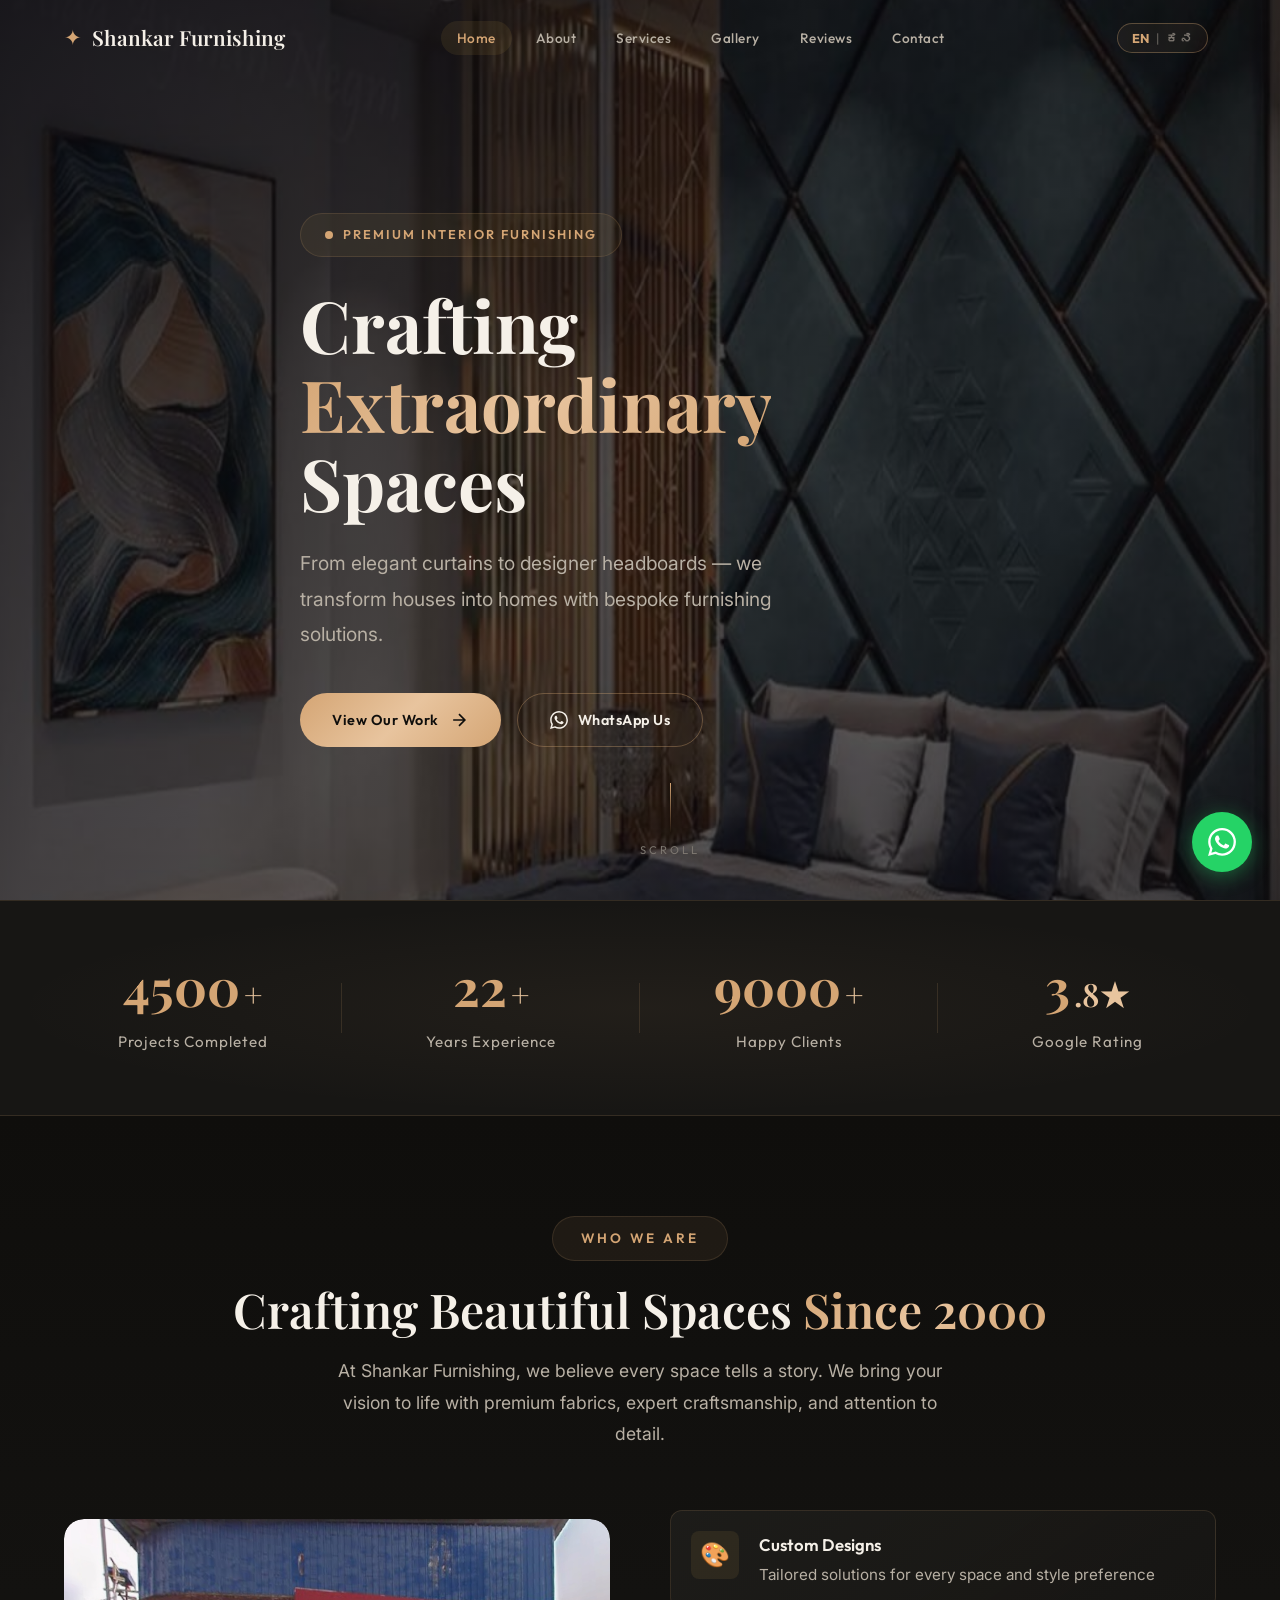
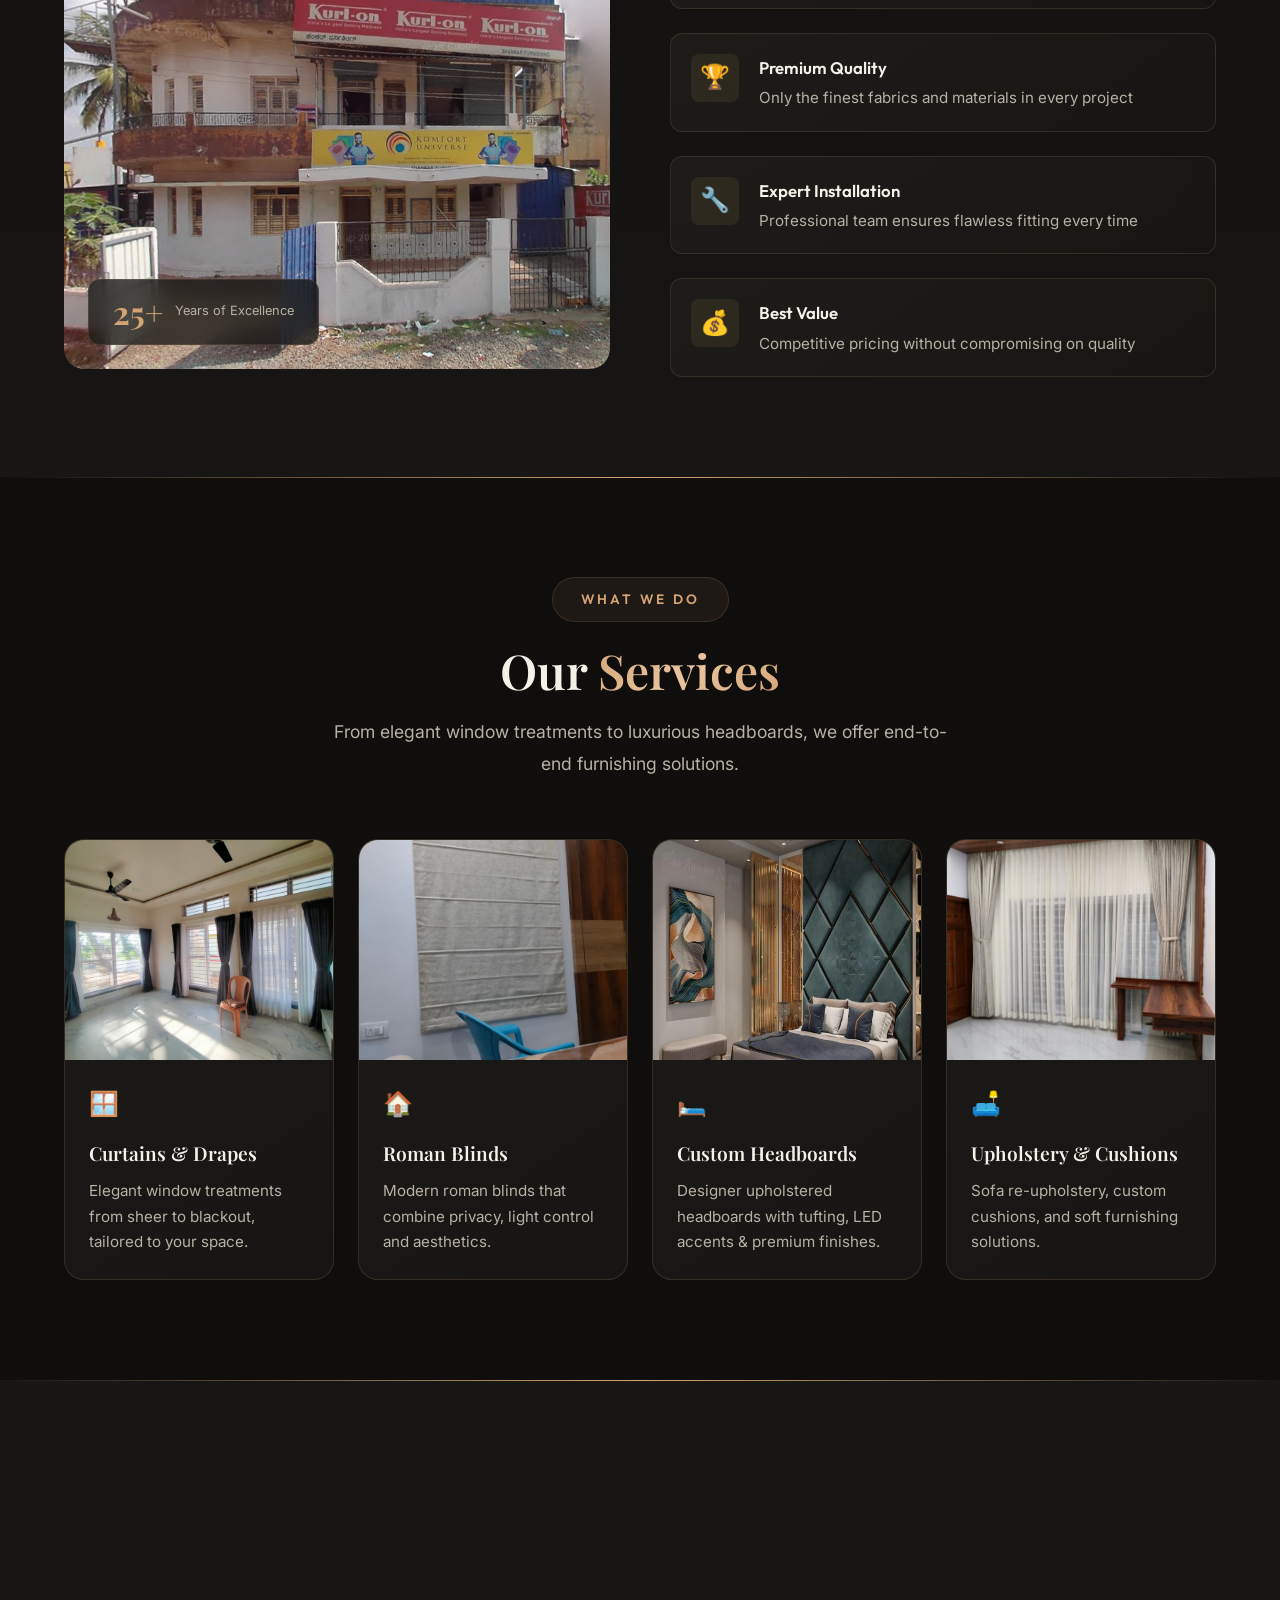
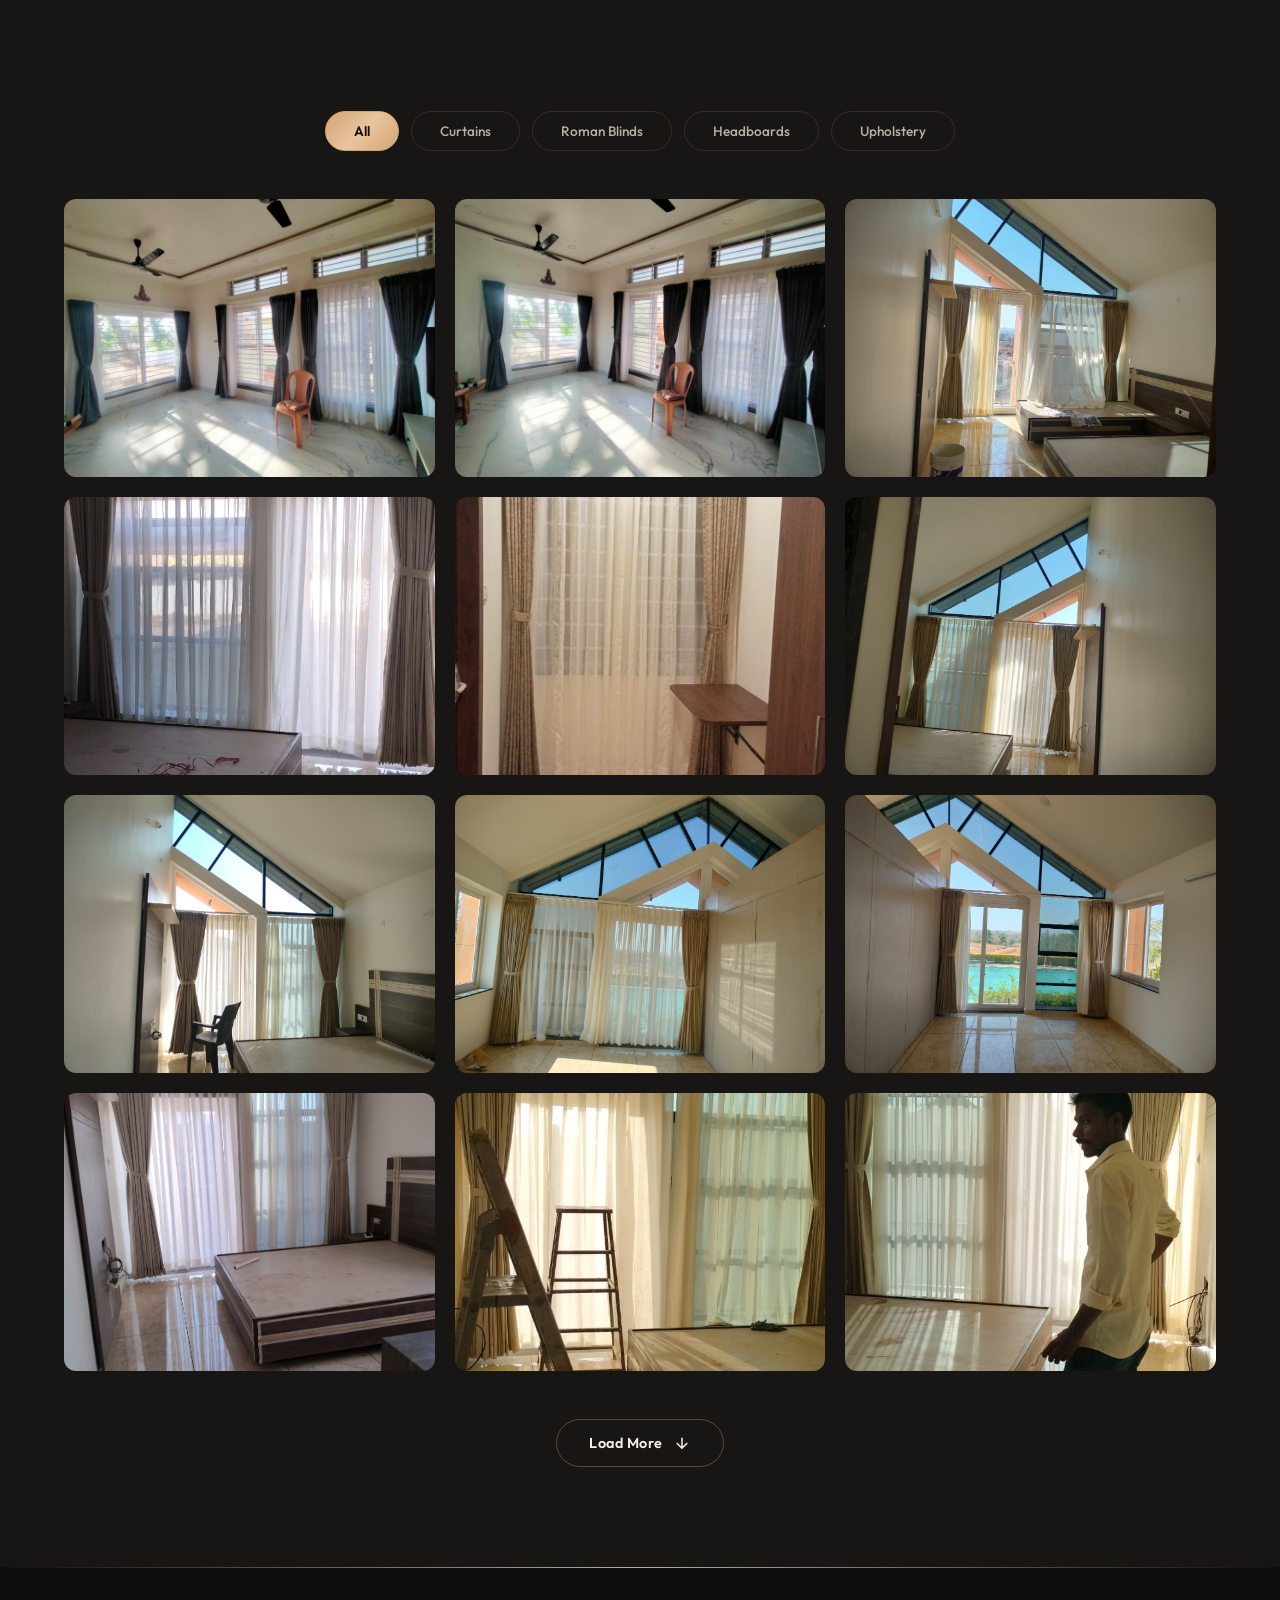
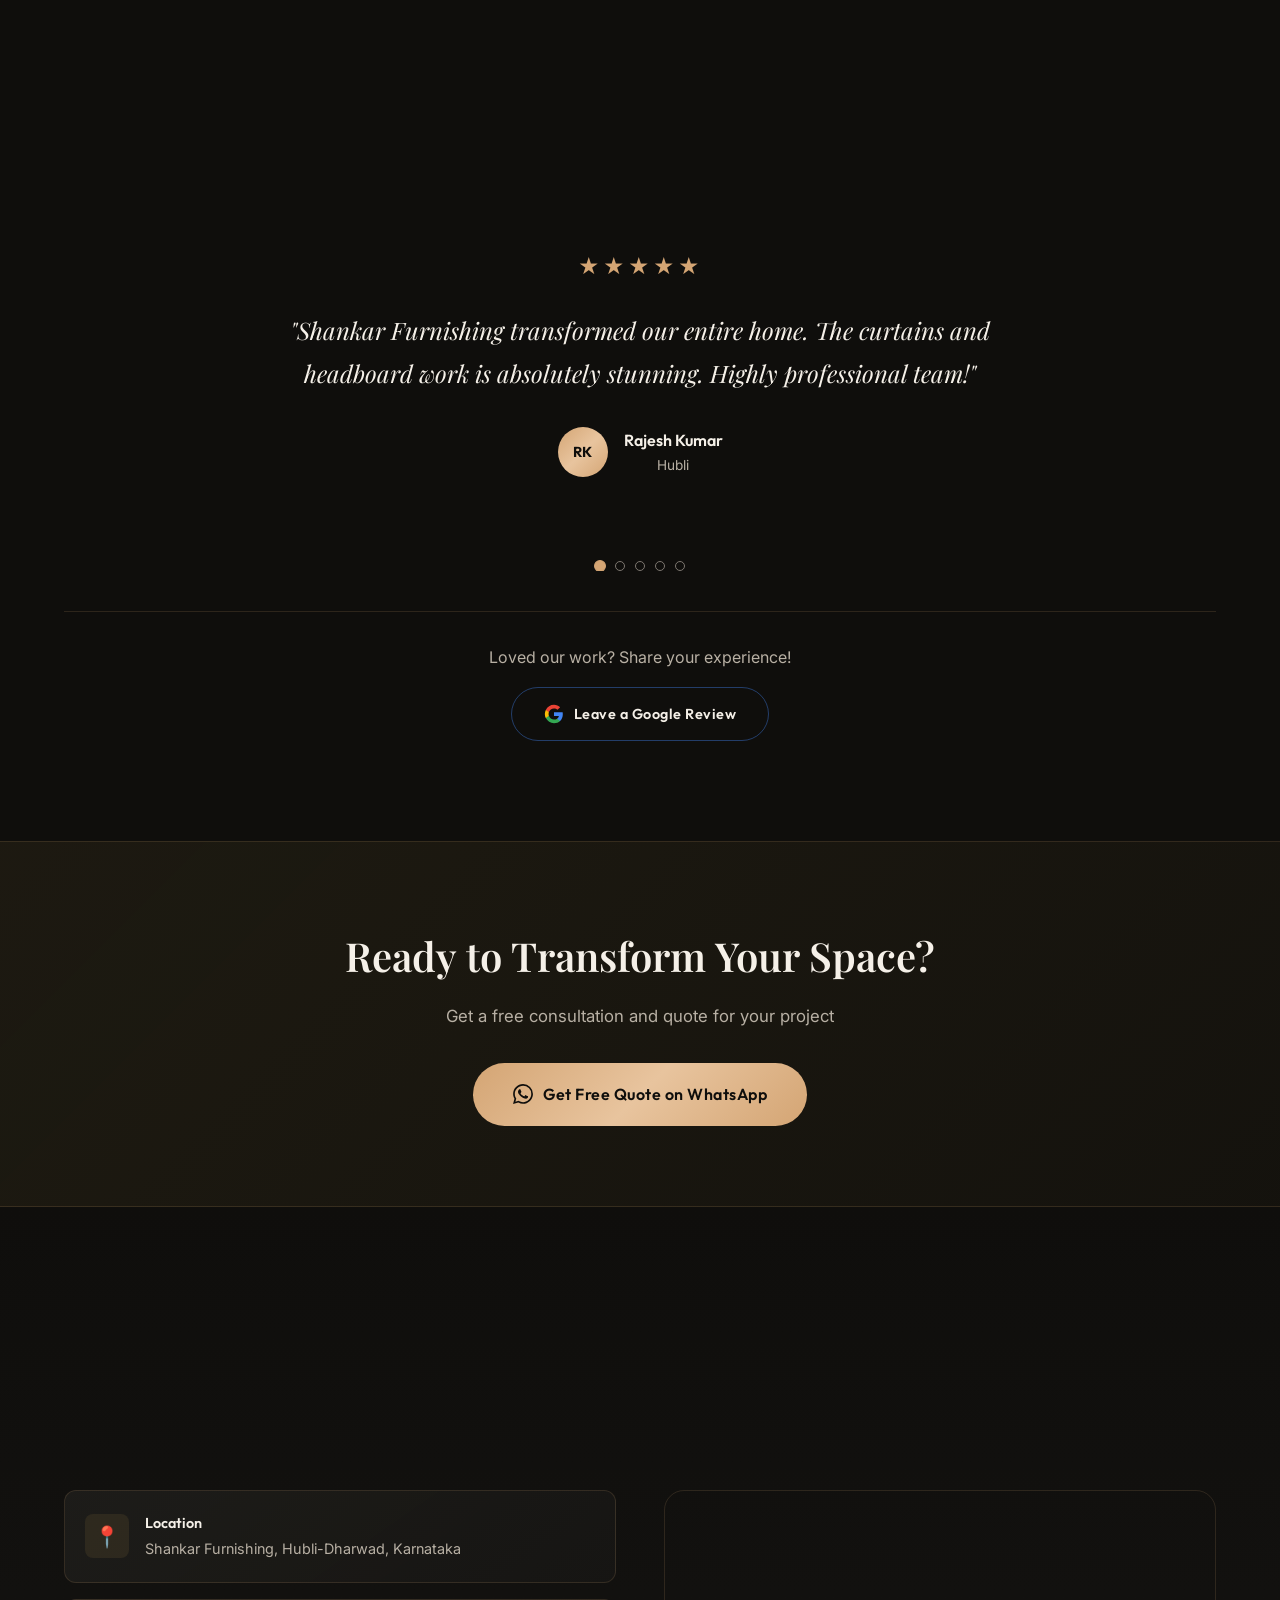
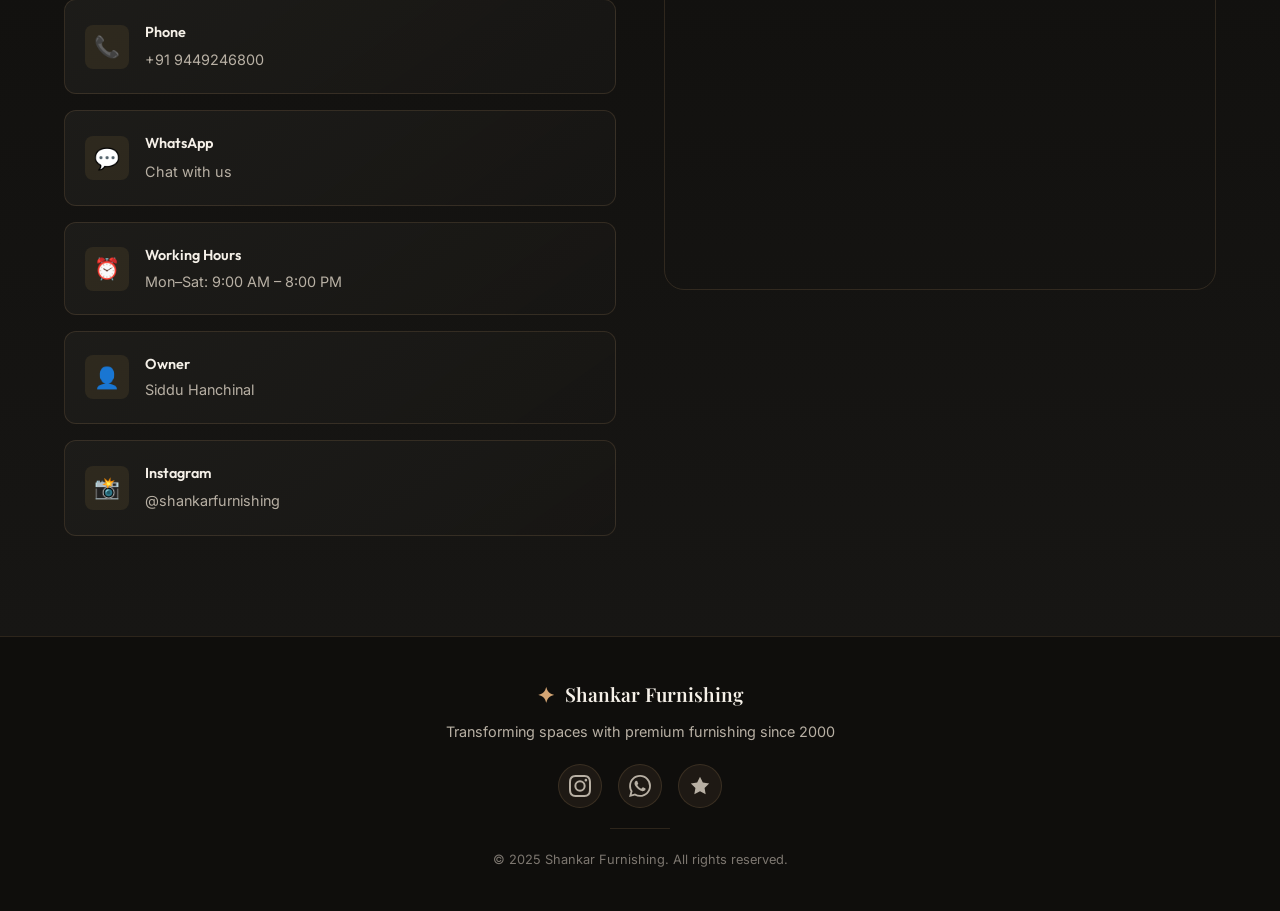
==== commit f9a49741: "Add Google Review button, Instagram link, and footer social icons" ====
--- a/index.html
+++ b/index.html
@@ -351,6 +351,18 @@
                 </div>
                 <div class="carousel-dots" id="carousel-dots"></div>
             </div>
+            <div class="review-cta">
+                <p class="review-cta-text">Loved our work? Share your experience!</p>
+                <a href="https://g.page/r/CezrilrcnoNEEAI/review" class="btn btn-outline" target="_blank" id="google-review-btn">
+                    <svg width="20" height="20" viewBox="0 0 24 24" fill="currentColor">
+                        <path d="M22.56 12.25c0-.78-.07-1.53-.2-2.25H12v4.26h5.92a5.06 5.06 0 01-2.2 3.32v2.77h3.57c2.08-1.92 3.28-4.74 3.28-8.1z" fill="#4285F4"/>
+                        <path d="M12 23c2.97 0 5.46-.98 7.28-2.66l-3.57-2.77c-.98.66-2.23 1.06-3.71 1.06-2.86 0-5.29-1.93-6.16-4.53H2.18v2.84C3.99 20.53 7.7 23 12 23z" fill="#34A853"/>
+                        <path d="M5.84 14.09c-.22-.66-.35-1.36-.35-2.09s.13-1.43.35-2.09V7.07H2.18C1.43 8.55 1 10.22 1 12s.43 3.45 1.18 4.93l2.85-2.22.81-.62z" fill="#FBBC05"/>
+                        <path d="M12 5.38c1.62 0 3.06.56 4.21 1.64l3.15-3.15C17.45 2.09 14.97 1 12 1 7.7 1 3.99 3.47 2.18 7.07l3.66 2.84c.87-2.6 3.3-4.53 6.16-4.53z" fill="#EA4335"/>
+                    </svg>
+                    <span>Leave a Google Review</span>
+                </a>
+            </div>
         </div>
     </section>
 
@@ -416,6 +428,13 @@
                             <p>Siddu Hanchinal</p>
                         </div>
                     </div>
+                    <div class="contact-card">
+                        <div class="contact-icon">📸</div>
+                        <div>
+                            <h4>Instagram</h4>
+                            <a href="https://www.instagram.com/shankarfurnishing?igsh=cjhrcHZwcjNhZTNl" target="_blank">@shankarfurnishing</a>
+                        </div>
+                    </div>
                 </div>
                 <div class="contact-map">
                     <iframe
@@ -436,6 +455,17 @@
                     <span>Shankar Furnishing</span>
                 </div>
                 <p class="footer-text">Transforming spaces with premium furnishing since 2000</p>
+                <div class="footer-social">
+                    <a href="https://www.instagram.com/shankarfurnishing?igsh=cjhrcHZwcjNhZTNl" target="_blank" aria-label="Instagram" class="social-link">
+                        <svg width="22" height="22" viewBox="0 0 24 24" fill="currentColor"><path d="M12 2.163c3.204 0 3.584.012 4.85.07 3.252.148 4.771 1.691 4.919 4.919.058 1.265.069 1.645.069 4.849 0 3.205-.012 3.584-.069 4.849-.149 3.225-1.664 4.771-4.919 4.919-1.266.058-1.644.07-4.85.07-3.204 0-3.584-.012-4.849-.07-3.26-.149-4.771-1.699-4.919-4.92-.058-1.265-.07-1.644-.07-4.849 0-3.204.013-3.583.07-4.849.149-3.227 1.664-4.771 4.919-4.919 1.266-.057 1.645-.069 4.849-.069zM12 0C8.741 0 8.333.014 7.053.072 2.695.272.273 2.69.073 7.052.014 8.333 0 8.741 0 12c0 3.259.014 3.668.072 4.948.2 4.358 2.618 6.78 6.98 6.98C8.333 23.986 8.741 24 12 24c3.259 0 3.668-.014 4.948-.072 4.354-.2 6.782-2.618 6.979-6.98.059-1.28.073-1.689.073-4.948 0-3.259-.014-3.667-.072-4.947-.196-4.354-2.617-6.78-6.979-6.98C15.668.014 15.259 0 12 0zm0 5.838a6.162 6.162 0 100 12.324 6.162 6.162 0 000-12.324zM12 16a4 4 0 110-8 4 4 0 010 8zm6.406-11.845a1.44 1.44 0 100 2.881 1.44 1.44 0 000-2.881z"/></svg>
+                    </a>
+                    <a href="https://wa.me/919449246800" target="_blank" aria-label="WhatsApp" class="social-link">
+                        <svg width="22" height="22" viewBox="0 0 24 24" fill="currentColor"><path d="M17.472 14.382c-.297-.149-1.758-.867-2.03-.967-.273-.099-.471-.148-.67.15-.197.297-.767.966-.94 1.164-.173.199-.347.223-.644.075-.297-.15-1.255-.463-2.39-1.475-.883-.788-1.48-1.761-1.653-2.059-.173-.297-.018-.458.13-.606.134-.133.298-.347.446-.52.149-.174.198-.298.298-.497.099-.198.05-.371-.025-.52-.075-.149-.669-1.612-.916-2.207-.242-.579-.487-.5-.669-.51-.173-.008-.371-.01-.57-.01-.198 0-.52.074-.792.372-.272.297-1.04 1.016-1.04 2.479 0 1.462 1.065 2.875 1.213 3.074.149.198 2.096 3.2 5.077 4.487.709.306 1.262.489 1.694.625.712.227 1.36.195 1.871.118.571-.085 1.758-.719 2.006-1.413.248-.694.248-1.289.173-1.413-.074-.124-.272-.198-.57-.347m-5.421 7.403h-.004a9.87 9.87 0 01-5.031-1.378l-.361-.214-3.741.982.998-3.648-.235-.374a9.86 9.86 0 01-1.51-5.26c.001-5.45 4.436-9.884 9.888-9.884 2.64 0 5.122 1.03 6.988 2.898a9.825 9.825 0 012.893 6.994c-.003 5.45-4.437 9.884-9.885 9.884m8.413-18.297A11.815 11.815 0 0012.05 0C5.495 0 .16 5.335.157 11.892c0 2.096.547 4.142 1.588 5.945L.057 24l6.305-1.654a11.882 11.882 0 005.683 1.448h.005c6.554 0 11.89-5.335 11.893-11.893a11.821 11.821 0 00-3.48-8.413z"/></svg>
+                    </a>
+                    <a href="https://g.page/r/CezrilrcnoNEEAI/review" target="_blank" aria-label="Google Reviews" class="social-link">
+                        <svg width="22" height="22" viewBox="0 0 24 24" fill="currentColor"><path d="M12 2l3.09 6.26L22 9.27l-5 4.87 1.18 6.88L12 17.77l-6.18 3.25L7 14.14 2 9.27l6.91-1.01L12 2z"/></svg>
+                    </a>
+                </div>
                 <div class="footer-divider"></div>
                 <p class="footer-copyright">© 2025 Shankar Furnishing. All rights reserved.</p>
             </div>
--- a/style.css
+++ b/style.css
@@ -1688,4 +1688,60 @@
         bottom: 20px;
         right: 20px;
     }
+}
+
+/* ---- Google Review CTA ---- */
+.review-cta {
+    text-align: center;
+    margin-top: 40px;
+    padding-top: 32px;
+    border-top: 1px solid var(--color-border);
+}
+
+.review-cta-text {
+    font-size: 1rem;
+    color: var(--color-text-secondary);
+    margin-bottom: 16px;
+}
+
+#google-review-btn {
+    border-color: rgba(66, 133, 244, 0.4);
+}
+
+#google-review-btn:hover {
+    border-color: #4285F4;
+    background: rgba(66, 133, 244, 0.1);
+    color: var(--color-text);
+}
+
+/* ---- Footer Social Links ---- */
+.footer-social {
+    display: flex;
+    justify-content: center;
+    gap: 16px;
+    margin: 20px 0;
+}
+
+.social-link {
+    width: 44px;
+    height: 44px;
+    display: flex;
+    align-items: center;
+    justify-content: center;
+    background: rgba(212, 165, 116, 0.08);
+    border: 1px solid var(--color-border);
+    border-radius: 50%;
+    color: var(--color-text-secondary) !important;
+    transition: all var(--transition-base);
+}
+
+.social-link:hover {
+    border-color: var(--color-gold);
+    color: var(--color-gold) !important;
+    background: rgba(212, 165, 116, 0.15);
+    transform: translateY(-3px);
+}
+
+.social-link svg {
+    fill: currentColor;
 }
